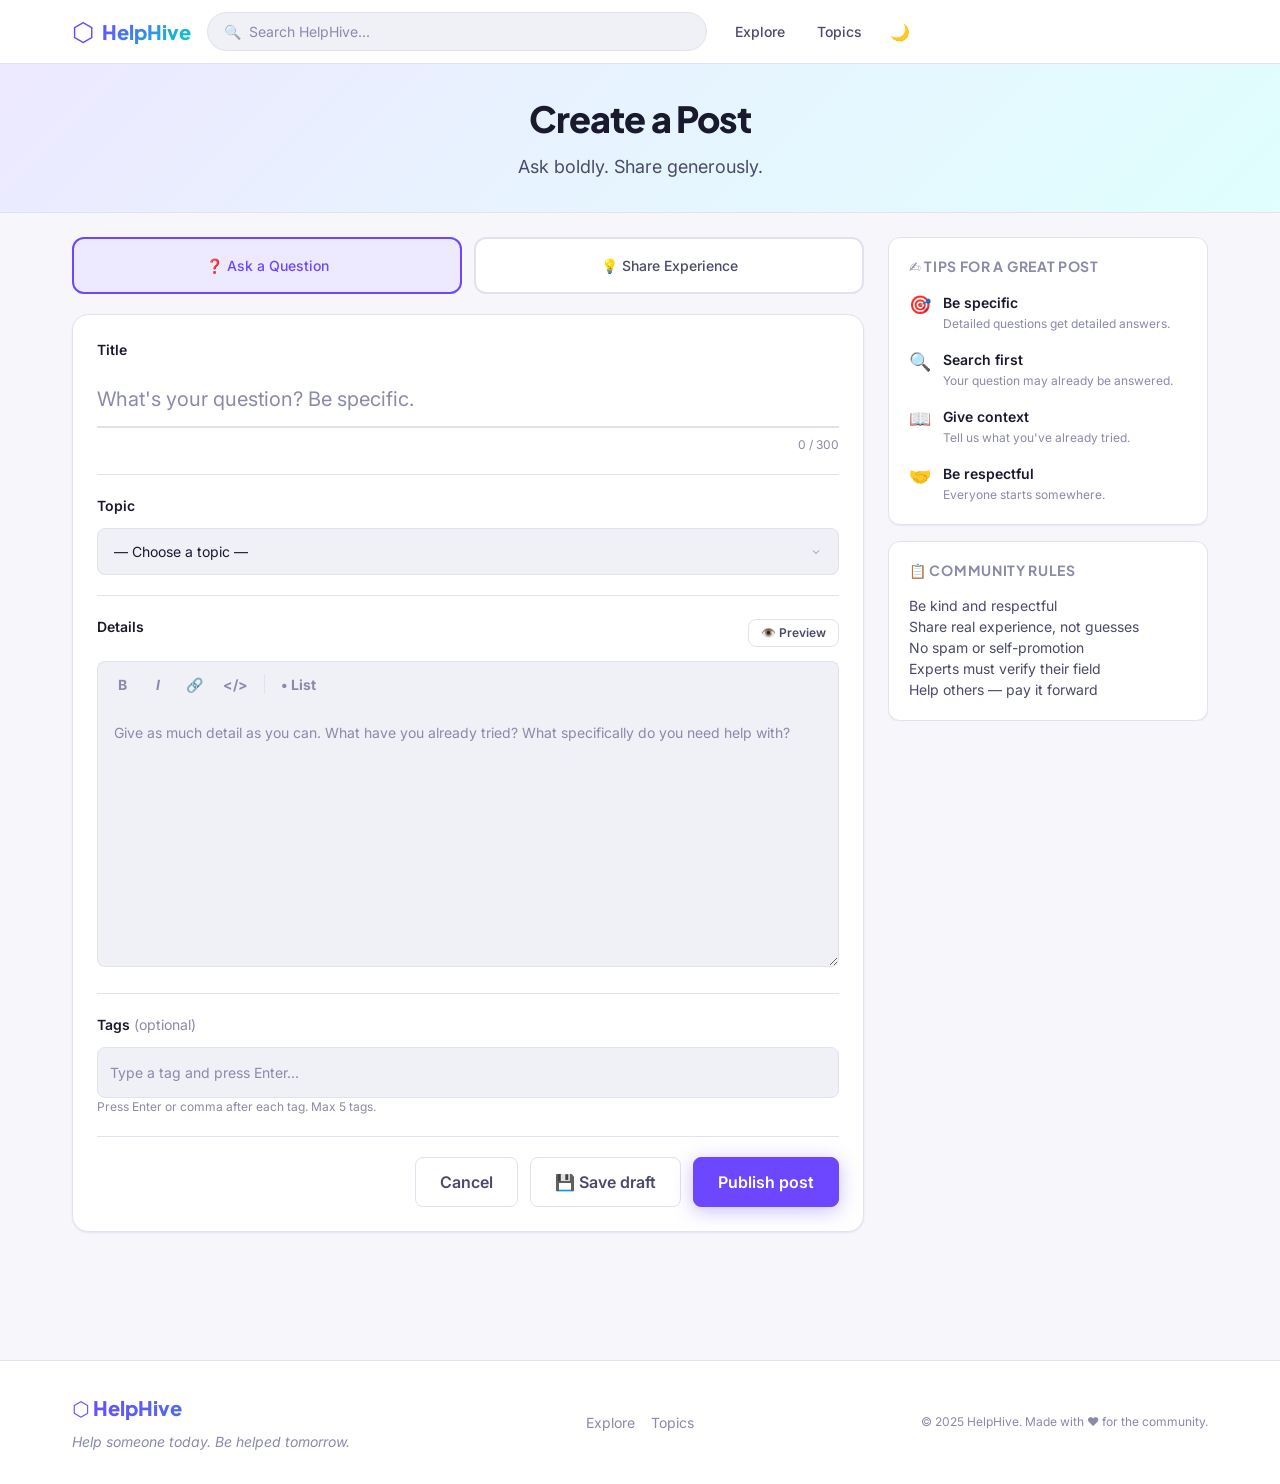
==== create-post.html @ 20ed037a "Add files via upload" ====
<!DOCTYPE html>
<html lang="en" data-theme="light">

<!--
  ============================================================
  HelpHive — create-post.html (ASK / SHARE)
  ============================================================
  This page lets users write a new post.
  There are two types:
  - "Ask a Question" — for people seeking help
  - "Share Experience" — for experts sharing knowledge

  BEGINNER TIP:
  This page is "protected" — if you're not logged in,
  JavaScript redirects you to login.html automatically.
  That's a simple way to protect pages without a real server.
  ============================================================
-->

<head>
  <meta charset="UTF-8" />
  <meta name="viewport" content="width=device-width, initial-scale=1.0" />
  <title>HelpHive — Create Post</title>
  <meta name="description" content="Ask a question or share your experience on HelpHive." />
  <link rel="preconnect" href="https://fonts.googleapis.com" />
  <link rel="preconnect" href="https://fonts.gstatic.com" crossorigin />
  <link href="https://fonts.googleapis.com/css2?family=Plus+Jakarta+Sans:wght@400;500;600;700;800&family=Inter:wght@400;500;600&display=swap" rel="stylesheet" />
  <link rel="stylesheet" href="css/reset.css" />
  <link rel="stylesheet" href="css/variables.css" />
  <link rel="stylesheet" href="css/components.css" />
  <link rel="stylesheet" href="css/animations.css" />
</head>

<body>

  <!-- NAVBAR -->
  <nav class="navbar">
    <div class="navbar__inner">
      <a href="index.html" class="navbar__logo">
        <span class="navbar__logo-icon" aria-hidden="true">⬡</span>
        <span class="navbar__logo-text">HelpHive</span>
      </a>
      <div class="navbar__search">
        <div class="search-bar" role="search">
          <span class="search-bar__icon" aria-hidden="true">🔍</span>
          <input type="text" class="search-bar__input" placeholder="Search HelpHive..." aria-label="Search" id="searchInput" />
        </div>
      </div>
      <div class="navbar__actions">
        <a href="explore.html" class="navbar__link">Explore</a>
        <a href="topic.html" class="navbar__link">Topics</a>
        <button class="btn btn--icon" id="themeToggle" aria-label="Toggle dark mode"><span id="themeIcon">🌙</span></button>
        <div class="navbar__user hidden" id="navUserMenu">
          <button class="navbar__avatar" id="avatarBtn" aria-label="Open user menu"><span id="avatarLetter">U</span></button>
          <div class="dropdown hidden" id="userDropdown">
            <a href="profile.html" class="dropdown__item">My Profile</a>
            <div class="dropdown__divider"></div>
            <button class="dropdown__item dropdown__item--danger" id="logoutBtn">Sign out</button>
          </div>
        </div>
        <button class="navbar__hamburger" id="hamburgerBtn" aria-label="Open menu">
          <span></span><span></span><span></span>
        </button>
      </div>
    </div>
    <div class="navbar__mobile-menu hidden" id="mobileMenu">
      <a href="explore.html" class="navbar__mobile-link">Explore</a>
      <a href="topic.html" class="navbar__mobile-link">Topics</a>
    </div>
  </nav>

  <!-- PAGE HEADER -->
  <section class="page-header page-header--small">
    <div class="container">
      <h1 class="page-header__title">Create a Post</h1>
      <p class="page-header__sub">Ask boldly. Share generously.</p>
    </div>
  </section>

  <main class="container layout--create">

    <!-- ── CREATE POST EDITOR ─────────────────────────────── -->
    <div class="post-editor" id="postEditor">

      <!-- POST TYPE TOGGLE -->
      <!--
        This controls what KIND of post the user is creating.
        The toggle changes the editor's placeholder text
        and adds a "question" or "experience" tag to the post.
      -->
      <div class="post-type-toggle" role="group" aria-label="Post type">
        <button class="post-type-btn post-type-btn--active" id="typeQuestion" data-type="question">
          ❓ Ask a Question
        </button>
        <button class="post-type-btn" id="typeExperience" data-type="experience">
          💡 Share Experience
        </button>
      </div>

      <!-- EDITOR BODY -->
      <div class="editor-card">

        <!-- Title Input -->
        <div class="editor-section">
          <label class="editor-label" for="postTitle">Title</label>
          <input
            type="text"
            class="editor-title-input"
            id="postTitle"
            placeholder="What's your question? Be specific."
            maxlength="300"
            aria-required="true"
            aria-describedby="titleCount titleError"
          />
          <!-- Character counter — JS updates this as user types -->
          <div class="editor-meta-row">
            <span class="form-error hidden" id="titleError" role="alert">Please add a title.</span>
            <span class="char-count" id="titleCount" aria-live="polite">0 / 300</span>
          </div>
        </div>

        <!-- Topic Selector -->
        <div class="editor-section">
          <label class="editor-label" for="postTopic">Topic</label>
          <!--
            A <select> creates a dropdown menu.
            The options are filled by JavaScript from topics.json.
          -->
          <select class="editor-select" id="postTopic" aria-required="true">
            <option value="">— Choose a topic —</option>
            <!-- JS adds <option> elements here from topics.json -->
          </select>
          <span class="form-error hidden" id="topicError" role="alert">Please choose a topic.</span>
        </div>

        <!-- Body / Content Area -->
        <div class="editor-section">
          <div class="editor-label-row">
            <label class="editor-label" for="postBody">Details</label>
            <!-- Preview toggle -->
            <button class="btn btn--ghost btn--small" id="previewToggle">👁️ Preview</button>
          </div>

          <!-- Simple formatting toolbar -->
          <!--
            These buttons add markdown formatting to the text area.
            They DON'T use a fancy library — just plain JS string
            manipulation, which is great for beginners to understand.
          -->
          <div class="editor-toolbar" role="toolbar" aria-label="Formatting toolbar">
            <button class="toolbar-btn" data-format="bold" aria-label="Bold">B</button>
            <button class="toolbar-btn toolbar-btn--italic" data-format="italic" aria-label="Italic">I</button>
            <button class="toolbar-btn" data-format="link" aria-label="Insert link">🔗</button>
            <button class="toolbar-btn" data-format="code" aria-label="Insert code">&lt;/&gt;</button>
            <div class="toolbar-sep" aria-hidden="true"></div>
            <button class="toolbar-btn" data-format="bullet" aria-label="Bullet list">• List</button>
          </div>

          <!-- Writing area -->
          <textarea
            class="editor-textarea"
            id="postBody"
            placeholder="Give as much detail as you can. What have you already tried? What specifically do you need help with?"
            rows="10"
            aria-required="true"
            aria-describedby="bodyError"
          ></textarea>
          <span class="form-error hidden" id="bodyError" role="alert">Please add some details.</span>

          <!-- Preview area — shown when Preview is toggled on -->
          <div class="editor-preview hidden" id="editorPreview" aria-live="polite">
            <!-- JS renders a preview of the post here -->
          </div>
        </div>

        <!-- Tags Input -->
        <div class="editor-section">
          <label class="editor-label" for="tagInput">Tags <span class="editor-label--optional">(optional)</span></label>
          <!--
            Tags work like this:
            1. User types a word and presses Enter or comma
            2. JS creates a visual "tag pill" and stores the tag
            3. User can remove tags by clicking the X on each pill
          -->
          <div class="tag-input-box" id="tagInputBox" aria-label="Add tags">
            <!-- Tag pills appear here -->
            <input
              type="text"
              class="tag-input"
              id="tagInput"
              placeholder="Type a tag and press Enter..."
              aria-label="Tag input"
            />
          </div>
          <p class="form-hint">Press Enter or comma after each tag. Max 5 tags.</p>
        </div>

        <!-- Submit Area -->
        <div class="editor-actions">
          <a href="index.html" class="btn btn--ghost btn--large">Cancel</a>
          <button class="btn btn--ghost btn--large" id="saveDraftBtn">💾 Save draft</button>
          <button class="btn btn--primary btn--large" id="submitPostBtn">Publish post</button>
        </div>

      </div>
      <!-- END EDITOR CARD -->
    </div>

    <!-- ── RIGHT SIDEBAR: Writing Tips ───────────────────── -->
    <aside class="sidebar sidebar--create" aria-label="Writing tips">

      <div class="sidebar-widget">
        <h2 class="sidebar-widget__title">✍️ Tips for a great post</h2>
        <ul class="tips-list">
          <li class="tips-list__item">
            <span class="tips-list__icon" aria-hidden="true">🎯</span>
            <div>
              <strong>Be specific</strong>
              <p>Detailed questions get detailed answers.</p>
            </div>
          </li>
          <li class="tips-list__item">
            <span class="tips-list__icon" aria-hidden="true">🔍</span>
            <div>
              <strong>Search first</strong>
              <p>Your question may already be answered.</p>
            </div>
          </li>
          <li class="tips-list__item">
            <span class="tips-list__icon" aria-hidden="true">📖</span>
            <div>
              <strong>Give context</strong>
              <p>Tell us what you've already tried.</p>
            </div>
          </li>
          <li class="tips-list__item">
            <span class="tips-list__icon" aria-hidden="true">🤝</span>
            <div>
              <strong>Be respectful</strong>
              <p>Everyone starts somewhere.</p>
            </div>
          </li>
        </ul>
      </div>

      <div class="sidebar-widget">
        <h2 class="sidebar-widget__title">📋 Community Rules</h2>
        <ol class="rules-list">
          <li>Be kind and respectful</li>
          <li>Share real experience, not guesses</li>
          <li>No spam or self-promotion</li>
          <li>Experts must verify their field</li>
          <li>Help others — pay it forward</li>
        </ol>
      </div>

    </aside>

  </main>

  <!-- FOOTER -->
  <footer class="footer">
    <div class="container footer__inner">
      <div class="footer__brand">
        <span class="footer__logo">⬡ HelpHive</span>
        <p class="footer__tagline">Help someone today. Be helped tomorrow.</p>
      </div>
      <nav class="footer__links" aria-label="Footer navigation">
        <a href="explore.html">Explore</a>
        <a href="topic.html">Topics</a>
      </nav>
      <p class="footer__copy">© 2025 HelpHive. Made with ❤️ for the community.</p>
    </div>
  </footer>

  <div class="toast-container" id="toastContainer" aria-live="assertive" aria-atomic="true"></div>

  <script src="js/app.js"></script>
  <script src="js/posts.js"></script>
  <script src="js/ui.js"></script>
  <script src="js/auth.js"></script>
</body>
</html>
---- css/variables.css ----
/* ============================================================
   HelpHive — variables.css
   ============================================================
   PURPOSE: Define ALL design tokens (colors, fonts, sizes,
   spacing) as CSS custom properties (variables).

   BEGINNER TIP:
   A CSS variable looks like this: --variable-name: value;
   You SET it inside :root {} which means "the whole page".
   You USE it anywhere with: var(--variable-name)

   WHY use variables?
   If you want to change the brand color, you change ONE line
   here and it updates everywhere on the whole site instantly!
   ============================================================ */


/* ── :root = LIGHT MODE (default) ──────────────────────────────
   :root means the <html> element — the very top of the page.
   Variables set here are available everywhere in CSS.
────────────────────────────────────────────────────────────── */
:root {

  /* ────────────────────────────────────────────────────────
     BRAND COLORS — the core HelpHive palette
     Deep violet + electric teal = energetic, trustworthy, modern
  ──────────────────────────────────────────────────────────── */

  /* Primary brand — deep violet */
  --color-brand:        #6C47FF;   /* Main brand color (buttons, links, accents) */
  --color-brand-hover:  #5535E0;   /* Slightly darker for hover states */
  --color-brand-light:  #EDE9FF;   /* Very light violet for backgrounds */
  --color-brand-dark:   #3D1FCC;   /* Dark violet for text on light backgrounds */

  /* Accent — electric teal */
  --color-accent:       #00D4C8;   /* Secondary accent (tags, highlights) */
  --color-accent-hover: #00B5AB;   /* Slightly darker for hover */
  --color-accent-light: #E0FFFE;   /* Very light teal for backgrounds */

  /* Vote colors */
  --color-upvote:       #FF8C42;   /* Warm amber for upvote */
  --color-upvote-bg:    #FFF4EC;   /* Light amber background */
  --color-downvote:     #8B9AB5;   /* Muted blue-grey for downvote */

  /* Status colors */
  --color-success:      #22C55E;   /* Green — success messages */
  --color-success-bg:   #F0FDF4;
  --color-warning:      #F59E0B;   /* Amber — warnings */
  --color-warning-bg:   #FFFBEB;
  --color-danger:       #EF4444;   /* Red — errors, delete actions */
  --color-danger-bg:    #FEF2F2;
  --color-danger-hover: #DC2626;

  /* Expert badge — golden gradient */
  --color-expert:       #F59E0B;   /* Gold for expert badges */
  --color-expert-bg:    #FFFBEB;
  --color-expert-dark:  #92400E;

  /* ────────────────────────────────────────────────────────
     BACKGROUNDS & SURFACES — light mode
     We use a warm near-white, not pure white, for a softer feel.
  ──────────────────────────────────────────────────────────── */
  --color-bg:           #F7F7FB;   /* Main page background */
  --color-surface:      #FFFFFF;   /* Cards, widgets, inputs */
  --color-surface-2:    #F0F0F7;   /* Slightly elevated surface */
  --color-surface-hover:#EAEAF5;   /* Surface on hover */

  /* ────────────────────────────────────────────────────────
     TEXT COLORS — light mode
  ──────────────────────────────────────────────────────────── */
  --color-text:         #1A1A2E;   /* Primary text — near-black with blue tint */
  --color-text-soft:    #4A4A6A;   /* Secondary text — softer, for meta info */
  --color-text-muted:   #8A8AAA;   /* Muted text — timestamps, hints */
  --color-text-on-brand:#FFFFFF;   /* Text on brand-colored backgrounds */

  /* ────────────────────────────────────────────────────────
     BORDERS
  ──────────────────────────────────────────────────────────── */
  --color-border:       #E2E2EF;   /* Default border */
  --color-border-strong:#C5C5DD;   /* Stronger border for emphasis */

  /* ────────────────────────────────────────────────────────
     NAVBAR
  ──────────────────────────────────────────────────────────── */
  --color-navbar-bg:    rgba(255, 255, 255, 0.92); /* Semi-transparent */
  --color-navbar-border:#E2E2EF;

  /* ────────────────────────────────────────────────────────
     SHADOWS — creates depth effect
     Box shadows use: x-offset y-offset blur spread color
  ──────────────────────────────────────────────────────────── */
  --shadow-sm:    0 1px 3px rgba(108, 71, 255, 0.06),
                  0 1px 2px rgba(0, 0, 0, 0.04);
  --shadow-md:    0 4px 16px rgba(108, 71, 255, 0.10),
                  0 2px 6px rgba(0, 0, 0, 0.06);
  --shadow-lg:    0 10px 40px rgba(108, 71, 255, 0.14),
                  0 4px 12px rgba(0, 0, 0, 0.08);
  --shadow-brand: 0 4px 20px rgba(108, 71, 255, 0.35); /* Glowing brand shadow */
  --shadow-expert:0 0 16px rgba(245, 158, 11, 0.40);  /* Glowing gold for experts */

  /* ────────────────────────────────────────────────────────
     TYPOGRAPHY — fonts and sizes
  ──────────────────────────────────────────────────────────── */

  /* Font families */
  --font-display: 'Plus Jakarta Sans', system-ui, sans-serif; /* For headings */
  --font-body:    'Inter', system-ui, sans-serif;              /* For body text */

  /* Font sizes — named by their use, not just px values */
  --text-xs:   0.75rem;    /*  12px — tiny labels, hints */
  --text-sm:   0.875rem;   /*  14px — secondary text, captions */
  --text-base: 1rem;       /*  16px — main body text */
  --text-lg:   1.125rem;   /*  18px — slightly large body */
  --text-xl:   1.25rem;    /*  20px — small headings */
  --text-2xl:  1.5rem;     /*  24px — card headings */
  --text-3xl:  1.875rem;   /*  30px — section headings */
  --text-4xl:  2.25rem;    /*  36px — page titles */
  --text-5xl:  3rem;       /*  48px — hero headings */

  /* Font weights */
  --weight-normal: 400;    /* Regular text */
  --weight-medium: 500;    /* Slightly emphasized */
  --weight-semibold: 600;  /* Labels, nav links */
  --weight-bold:   700;    /* Headings */
  --weight-extrabold: 800; /* Hero titles */

  /* Line heights (spacing between lines of text) */
  --leading-none:   1;     /* No extra space — icon-only */
  --leading-tight:  1.25;  /* Headings */
  --leading-snug:   1.375; /* Sub-headings */
  --leading-normal: 1.5;   /* Body text */
  --leading-relaxed:1.625; /* Long-form reading */

  /* Letter spacing */
  --tracking-tight: -0.025em;  /* Slightly compressed — big headings */
  --tracking-normal: 0em;
  --tracking-wide:  0.05em;    /* Spread out — small caps, labels */

  /* ────────────────────────────────────────────────────────
     SPACING SCALE — based on 4px grid
     8px = 0.5rem, 16px = 1rem, 24px = 1.5rem, etc.
     Using a scale keeps spacing consistent everywhere.
  ──────────────────────────────────────────────────────────── */
  --space-1:  0.25rem;   /*  4px */
  --space-2:  0.5rem;    /*  8px */
  --space-3:  0.75rem;   /* 12px */
  --space-4:  1rem;      /* 16px */
  --space-5:  1.25rem;   /* 20px */
  --space-6:  1.5rem;    /* 24px */
  --space-8:  2rem;      /* 32px */
  --space-10: 2.5rem;    /* 40px */
  --space-12: 3rem;      /* 48px */
  --space-16: 4rem;      /* 64px */
  --space-20: 5rem;      /* 80px */

  /* ────────────────────────────────────────────────────────
     BORDER RADIUS — how rounded corners are
  ──────────────────────────────────────────────────────────── */
  --radius-sm:   0.25rem;    /*  4px — subtle rounding */
  --radius-md:   0.5rem;     /*  8px — buttons, inputs */
  --radius-lg:   0.75rem;    /* 12px — cards */
  --radius-xl:   1rem;       /* 16px — modals, larger cards */
  --radius-2xl:  1.5rem;     /* 24px — pill shapes */
  --radius-full: 9999px;     /* Perfect circle / pill */

  /* ────────────────────────────────────────────────────────
     TRANSITIONS — how fast animations happen
  ──────────────────────────────────────────────────────────── */
  --transition-fast:   150ms ease;        /* Quick: hover color changes */
  --transition-base:   250ms ease;        /* Normal: most transitions */
  --transition-slow:   400ms ease;        /* Slow: panel slides, reveals */
  --transition-bounce: 300ms cubic-bezier(0.34, 1.56, 0.64, 1); /* Springy feel */

  /* ────────────────────────────────────────────────────────
     LAYOUT — page width and spacing
  ──────────────────────────────────────────────────────────── */
  --max-width:      1200px;   /* Maximum page content width */
  --navbar-height:  64px;     /* Height of the fixed navbar */
  --sidebar-width:  320px;    /* Width of the right sidebar */
  --feed-width:     680px;    /* Width of the post feed */

  /* Horizontal padding on the container */
  --container-pad-x: clamp(1rem, 4vw, 2rem);
  /* clamp(min, preferred, max) — smart responsive value */
}


/* ── DARK MODE ──────────────────────────────────────────────────
   When JavaScript sets data-theme="dark" on the <body> tag,
   these variable values OVERRIDE the ones above.
   Only the color values need to change — fonts, spacing,
   radius, and transitions stay the same.

   BEGINNER TIP:
   [data-theme="dark"] is a CSS "attribute selector".
   It means "select the element that has data-theme set to dark".
────────────────────────────────────────────────────────────── */
[data-theme="dark"] {

  /* Brand stays the same — violet works great on dark too */
  --color-brand:        #7C5CFF;   /* Slightly lighter for better dark contrast */
  --color-brand-hover:  #9070FF;
  --color-brand-light:  #1E1640;   /* Dark violet tint for backgrounds */
  --color-brand-dark:   #C4B5FF;   /* Light for text on dark */

  --color-accent:       #00E5D8;   /* Brighter teal on dark */
  --color-accent-light: #0D2E2D;

  /* Dark backgrounds */
  --color-bg:           #0F0F1A;   /* Main background — very dark navy */
  --color-surface:      #1A1A2E;   /* Cards — dark navy */
  --color-surface-2:    #22223A;   /* Elevated surface */
  --color-surface-hover:#2A2A45;   /* Hover state */

  /* Dark text */
  --color-text:         #E8E8F5;   /* Near-white with slight blue tint */
  --color-text-soft:    #9898BB;   /* Secondary text */
  --color-text-muted:   #5C5C7A;   /* Muted text */

  /* Dark borders */
  --color-border:       #2A2A45;
  --color-border-strong:#3A3A5C;

  /* Dark navbar */
  --color-navbar-bg:    rgba(15, 15, 26, 0.95);
  --color-navbar-border:#2A2A45;

  /* Darker shadows (less visible on dark backgrounds) */
  --shadow-sm:    0 1px 3px rgba(0, 0, 0, 0.3);
  --shadow-md:    0 4px 16px rgba(0, 0, 0, 0.4);
  --shadow-lg:    0 10px 40px rgba(0, 0, 0, 0.5);
  --shadow-brand: 0 4px 20px rgba(124, 92, 255, 0.5);

  /* Status colors get lighter on dark backgrounds */
  --color-success-bg:   #052E16;
  --color-warning-bg:   #1C1400;
  --color-danger-bg:    #1C0000;
  --color-expert-bg:    #1C1000;
}


/* ── REDUCED MOTION ─────────────────────────────────────────────
   Some users have motion sickness or prefer less animation.
   This media query detects that setting and turns off animations.
   This is an important accessibility feature.
────────────────────────────────────────────────────────────── */
@media (prefers-reduced-motion: reduce) {
  *,
  *::before,
  *::after {
    animation-duration: 0.01ms !important;
    animation-iteration-count: 1 !important;
    transition-duration: 0.01ms !important;
    scroll-behavior: auto !important;
  }
}
---- css/components.css ----
/* ============================================================
   HelpHive — components.css
   ============================================================
   PURPOSE: Style every reusable UI piece — navbar, cards,
   buttons, forms, sidebar, comments, modals, and more.

   BEGINNER TIP:
   CSS classes start with a dot: .class-name { }
   We use a naming system called BEM:
     .block {}           — the main component
     .block__element {}  — a part inside it
     .block--modifier {} — a variation of it
   Example: .post-card, .post-card__title, .post-card--skeleton

   ORDER MATTERS: More specific styles should come AFTER
   general ones, so they can override them.
   ============================================================ */


/* ══════════════════════════════════════════════════════════════
   1. LAYOUT UTILITIES
   These classes control the overall page structure.
══════════════════════════════════════════════════════════════ */

/* .container centers page content and adds side padding */
.container {
  width: 100%;
  max-width: var(--max-width);
  margin-inline: auto;           /* margin-inline = left + right margin */
  padding-inline: var(--container-pad-x);
}

/* Two-column layout: feed + sidebar (used on index, topic pages) */
.layout--feed {
  display: grid;
  /* feed takes as much space as possible, sidebar has a fixed width */
  grid-template-columns: 1fr var(--sidebar-width);
  gap: var(--space-6);
  padding-top: var(--space-6);
  padding-bottom: var(--space-16);
  align-items: start; /* Columns start at the top, don't stretch */
}

/* Layout for post detail page */
.layout--post {
  display: grid;
  /* Main content | comments take 2/3, sidebar takes 1/3 */
  grid-template-columns: 1fr var(--sidebar-width);
  grid-template-rows: auto auto;
  gap: var(--space-6);
  padding-top: var(--space-6);
  padding-bottom: var(--space-16);
  align-items: start;
}

/* The comments section spans below the main article */
.comments-section {
  grid-column: 1 / 2; /* Stay in first column */
}

/* Profile page layout */
.layout--profile {
  padding-top: var(--space-4);
  padding-bottom: var(--space-16);
}

/* Create post layout */
.layout--create {
  display: grid;
  grid-template-columns: 1fr 320px;
  gap: var(--space-6);
  padding-top: var(--space-6);
  padding-bottom: var(--space-16);
  align-items: start;
}

/* Section header row (title + count on same line) */
.section-header {
  display: flex;
  align-items: baseline;
  justify-content: space-between;
  margin-bottom: var(--space-5);
}

.section-title {
  font-size: var(--text-xl);
  font-weight: var(--weight-bold);
  color: var(--color-text);
}

.section-count {
  font-size: var(--text-sm);
  color: var(--color-text-muted);
}

.section-sub {
  font-size: var(--text-sm);
  color: var(--color-text-soft);
  margin-top: var(--space-1);
}


/* ══════════════════════════════════════════════════════════════
   2. NAVBAR
   Fixed at top. Background has blur effect for modern look.
══════════════════════════════════════════════════════════════ */
.navbar {
  position: fixed;           /* Stays at top as you scroll */
  top: 0;
  left: 0;
  right: 0;
  z-index: 100;              /* z-index: higher = on top of other elements */
  background: var(--color-navbar-bg);
  border-bottom: 1px solid var(--color-navbar-border);
  height: var(--navbar-height);

  /* "Frosted glass" effect — blurs the content behind the navbar */
  backdrop-filter: blur(12px);
  -webkit-backdrop-filter: blur(12px); /* Safari needs the -webkit- prefix */

  transition:
    background var(--transition-base),
    border-color var(--transition-base);
}

/* .navbar--minimal is for auth pages (login, signup) — no search bar */
.navbar--minimal {
  background: var(--color-surface);
}

/* The inner row — logo | search | actions all in a line */
.navbar__inner {
  display: flex;
  align-items: center;
  gap: var(--space-4);
  height: 100%;
  max-width: var(--max-width);
  margin-inline: auto;
  padding-inline: var(--container-pad-x);
}

/* LOGO — the brand name in the navbar */
.navbar__logo {
  display: flex;
  align-items: center;
  gap: var(--space-2);
  text-decoration: none;
  flex-shrink: 0; /* Don't let it shrink when space is tight */
}

.navbar__logo-icon {
  font-size: 1.6rem;
  color: var(--color-brand);
  line-height: 1;

  /* Spinning animation on hover — defined in animations.css */
  transition: transform var(--transition-base);
}

.navbar__logo:hover .navbar__logo-icon {
  transform: rotate(60deg) scale(1.1);
}

.navbar__logo-text {
  font-family: var(--font-display);
  font-size: var(--text-xl);
  font-weight: var(--weight-extrabold);
  color: var(--color-text);

  /* Gradient text effect */
  background: linear-gradient(135deg, var(--color-brand), var(--color-accent));
  -webkit-background-clip: text;  /* Clip gradient to text shape */
  -webkit-text-fill-color: transparent;
  background-clip: text;
}

/* SEARCH BAR in navbar */
.navbar__search {
  flex: 1;        /* Take all remaining space */
  max-width: 500px;
}

.search-bar {
  display: flex;
  align-items: center;
  gap: var(--space-2);
  background: var(--color-surface-2);
  border: 1.5px solid var(--color-border);
  border-radius: var(--radius-full);
  padding: var(--space-2) var(--space-4);
  transition:
    border-color var(--transition-fast),
    box-shadow var(--transition-fast),
    background var(--transition-fast);
}

.search-bar:focus-within {
  /* :focus-within applies when any child is focused */
  border-color: var(--color-brand);
  box-shadow: 0 0 0 3px var(--color-brand-light);
  background: var(--color-surface);
}

.search-bar--large {
  padding: var(--space-3) var(--space-5);
  border-radius: var(--radius-xl);
}

.search-bar__icon {
  font-size: var(--text-sm);
  opacity: 0.5;
  flex-shrink: 0;
}

.search-bar__input {
  flex: 1;
  font-size: var(--text-sm);
  background: none;
  border: none;
  color: var(--color-text);
}

.search-bar__input::placeholder {
  color: var(--color-text-muted);
}

/* RIGHT SIDE ACTIONS */
.navbar__actions {
  display: flex;
  align-items: center;
  gap: var(--space-2);
  flex-shrink: 0;
}

.navbar__link {
  font-size: var(--text-sm);
  font-weight: var(--weight-medium);
  color: var(--color-text-soft);
  padding: var(--space-2) var(--space-3);
  border-radius: var(--radius-md);
  transition: color var(--transition-fast), background var(--transition-fast);
  white-space: nowrap;
}

.navbar__link:hover,
.navbar__link--active {
  color: var(--color-brand);
  background: var(--color-brand-light);
}

.navbar__auth {
  display: flex;
  align-items: center;
  gap: var(--space-2);
}

.navbar__user {
  display: flex;
  align-items: center;
  gap: var(--space-3);
  position: relative; /* So the dropdown can position itself here */
}

/* Avatar circle button */
.navbar__avatar {
  width: 36px;
  height: 36px;
  border-radius: var(--radius-full);
  background: linear-gradient(135deg, var(--color-brand), var(--color-accent));
  color: white;
  font-weight: var(--weight-bold);
  font-size: var(--text-sm);
  display: flex;
  align-items: center;
  justify-content: center;
  cursor: pointer;
  border: 2px solid transparent;
  transition: border-color var(--transition-fast), transform var(--transition-bounce);
}

.navbar__avatar:hover {
  border-color: var(--color-brand);
  transform: scale(1.08);
}

/* DROPDOWN MENU */
.dropdown {
  position: absolute;
  top: calc(100% + 8px);  /* Just below the avatar */
  right: 0;
  background: var(--color-surface);
  border: 1px solid var(--color-border);
  border-radius: var(--radius-lg);
  box-shadow: var(--shadow-lg);
  min-width: 180px;
  overflow: hidden;
  z-index: 200;

  /* Animation: slide in from top */
  animation: dropdownIn var(--transition-base) forwards;
}

@keyframes dropdownIn {
  from { opacity: 0; transform: translateY(-8px); }
  to   { opacity: 1; transform: translateY(0); }
}

.dropdown__item {
  display: block;
  width: 100%;
  padding: var(--space-3) var(--space-4);
  font-size: var(--text-sm);
  color: var(--color-text-soft);
  text-align: left;
  transition: background var(--transition-fast), color var(--transition-fast);
  cursor: pointer;
}

.dropdown__item:hover {
  background: var(--color-surface-2);
  color: var(--color-text);
}

.dropdown__item--danger {
  color: var(--color-danger);
}

.dropdown__item--danger:hover {
  background: var(--color-danger-bg);
  color: var(--color-danger-hover);
}

.dropdown__divider {
  height: 1px;
  background: var(--color-border);
  margin: var(--space-1) 0;
}

/* HAMBURGER — mobile menu button (3 stacked lines) */
.navbar__hamburger {
  display: none; /* Hidden on desktop */
  flex-direction: column;
  justify-content: center;
  gap: 5px;
  width: 36px;
  height: 36px;
  padding: var(--space-2);
  border-radius: var(--radius-md);
  cursor: pointer;
  transition: background var(--transition-fast);
}

.navbar__hamburger:hover {
  background: var(--color-surface-2);
}

/* Each line of the hamburger icon */
.navbar__hamburger span {
  display: block;
  width: 100%;
  height: 2px;
  background: var(--color-text-soft);
  border-radius: var(--radius-full);
  transition: transform var(--transition-base), opacity var(--transition-base);
}

/* MOBILE MENU — slides down from navbar */
.navbar__mobile-menu {
  border-top: 1px solid var(--color-border);
  padding: var(--space-3) var(--container-pad-x);
  display: flex;
  flex-direction: column;
  gap: var(--space-1);
  background: var(--color-navbar-bg);
  backdrop-filter: blur(12px);
}

.navbar__mobile-link {
  display: block;
  padding: var(--space-3) var(--space-4);
  font-size: var(--text-base);
  font-weight: var(--weight-medium);
  color: var(--color-text-soft);
  border-radius: var(--radius-md);
  transition: background var(--transition-fast), color var(--transition-fast);
}

.navbar__mobile-link:hover {
  background: var(--color-surface-2);
  color: var(--color-text);
}

.navbar__mobile-link--accent {
  color: var(--color-brand);
  font-weight: var(--weight-bold);
}

/* Add top padding to body so content isn't hidden under fixed navbar */
body {
  padding-top: var(--navbar-height);
}


/* ══════════════════════════════════════════════════════════════
   3. BUTTONS
   All button styles in one place.
══════════════════════════════════════════════════════════════ */

/* BASE BUTTON — all buttons share these styles */
.btn {
  display: inline-flex;
  align-items: center;
  justify-content: center;
  gap: var(--space-2);
  padding: var(--space-2) var(--space-4);
  font-size: var(--text-sm);
  font-weight: var(--weight-semibold);
  font-family: var(--font-body);
  border-radius: var(--radius-md);
  cursor: pointer;
  text-decoration: none;
  white-space: nowrap;
  border: 1.5px solid transparent;
  line-height: 1.5;

  /* Transition all changes smoothly */
  transition:
    background var(--transition-fast),
    color var(--transition-fast),
    border-color var(--transition-fast),
    box-shadow var(--transition-fast),
    transform var(--transition-bounce);
}

/* Small "bounce up" on hover and satisfying "press down" on click */
.btn:hover {
  transform: translateY(-1px);
}

.btn:active {
  transform: translateY(1px) scale(0.98);
}

/* BUTTON VARIANTS */

/* Primary — solid brand color (most important actions) */
.btn--primary {
  background: var(--color-brand);
  color: var(--color-text-on-brand);
  border-color: var(--color-brand);
  box-shadow: var(--shadow-brand);
}

.btn--primary:hover {
  background: var(--color-brand-hover);
  border-color: var(--color-brand-hover);
  box-shadow: 0 6px 24px rgba(108, 71, 255, 0.45);
  color: white;
}

/* Ghost — transparent with border (secondary actions) */
.btn--ghost {
  background: transparent;
  color: var(--color-text-soft);
  border-color: var(--color-border);
}

.btn--ghost:hover {
  background: var(--color-surface-2);
  color: var(--color-text);
  border-color: var(--color-border-strong);
}

/* Accent — teal (alternative actions, tags) */
.btn--accent {
  background: var(--color-accent);
  color: #0A2525;  /* Dark text on teal for contrast */
  border-color: var(--color-accent);
}

.btn--accent:hover {
  background: var(--color-accent-hover);
  border-color: var(--color-accent-hover);
  color: #0A2525;
}

/* Danger — red (delete, report) */
.btn--danger {
  color: var(--color-danger);
  border-color: transparent;
}

.btn--danger:hover {
  background: var(--color-danger-bg);
  border-color: var(--color-danger);
}

/* Social — for Google/GitHub login buttons */
.btn--social {
  background: var(--color-surface-2);
  color: var(--color-text);
  border: 1.5px solid var(--color-border);
  flex: 1;
  padding: var(--space-3) var(--space-4);
}

.btn--social:hover {
  background: var(--color-surface-hover);
  border-color: var(--color-border-strong);
}

/* Icon — square button for icons (dark mode toggle) */
.btn--icon {
  width: 36px;
  height: 36px;
  padding: 0;
  border-radius: var(--radius-md);
  font-size: 1rem;
  color: var(--color-text-soft);
  border: 1.5px solid transparent;
}

.btn--icon:hover {
  background: var(--color-surface-2);
  color: var(--color-text);
  border-color: var(--color-border);
  transform: translateY(0) rotate(12deg); /* Fun rotate on hover */
}

/* SIZE MODIFIERS */
.btn--small {
  padding: var(--space-1) var(--space-3);
  font-size: var(--text-xs);
}

.btn--large {
  padding: var(--space-3) var(--space-6);
  font-size: var(--text-base);
}

/* Full width button */
.btn--full {
  width: 100%;
  display: flex;
}


/* ══════════════════════════════════════════════════════════════
   4. BADGES
   Small labels that show user status (Expert, Helper, etc.)
══════════════════════════════════════════════════════════════ */
.badge {
  display: inline-flex;
  align-items: center;
  gap: var(--space-1);
  padding: 2px var(--space-2);
  border-radius: var(--radius-full);
  font-size: var(--text-xs);
  font-weight: var(--weight-semibold);
  line-height: 1.5;
  white-space: nowrap;
}

/* Expert badge — gold with glow (most important badge) */
.badge--expert {
  background: var(--color-expert-bg);
  color: var(--color-expert-dark);
  border: 1px solid var(--color-expert);

  /* Glow animation is in animations.css */
  animation: expertGlow 3s ease-in-out infinite;
}

/* Larger version of the expert badge */
.badge--large {
  font-size: var(--text-sm);
  padding: var(--space-1) var(--space-3);
}

/* Answer type badge */
.badge--answer {
  background: var(--color-success-bg);
  color: var(--color-success);
  border: 1px solid var(--color-success);
}

.badge--question {
  background: var(--color-brand-light);
  color: var(--color-brand);
  border: 1px solid var(--color-brand);
}

/* Earned achievement badges on profile */
.earned-badge {
  display: inline-flex;
  align-items: center;
  gap: var(--space-1);
  padding: var(--space-2) var(--space-3);
  background: var(--color-surface-2);
  border: 1.5px solid var(--color-border);
  border-radius: var(--radius-full);
  font-size: var(--text-sm);
  font-weight: var(--weight-medium);
  color: var(--color-text-soft);
  transition: border-color var(--transition-fast), color var(--transition-fast);
}

.earned-badge:hover {
  border-color: var(--color-brand);
  color: var(--color-brand);
}


/* ══════════════════════════════════════════════════════════════
   5. TOPIC TAGS (small colored pill labels)
══════════════════════════════════════════════════════════════ */
.topic-tag {
  display: inline-flex;
  align-items: center;
  padding: 2px var(--space-3);
  background: var(--color-accent-light);
  color: var(--color-accent-hover);
  border-radius: var(--radius-full);
  font-size: var(--text-xs);
  font-weight: var(--weight-semibold);
  text-decoration: none;
  transition:
    background var(--transition-fast),
    color var(--transition-fast),
    transform var(--transition-bounce);
}

.topic-tag:hover {
  background: var(--color-accent);
  color: #0A2525;
  transform: translateY(-1px);
}

/* Small keyword tag (used in post detail tags section) */
.tag {
  display: inline-block;
  padding: 2px var(--space-2);
  background: var(--color-surface-2);
  border: 1px solid var(--color-border);
  border-radius: var(--radius-sm);
  font-size: var(--text-xs);
  color: var(--color-text-muted);
  font-family: monospace; /* Code font for tag keywords */
}


/* ══════════════════════════════════════════════════════════════
   6. HERO SECTION (index.html only)
══════════════════════════════════════════════════════════════ */
.hero {
  background: linear-gradient(
    160deg,
    var(--color-surface) 0%,
    var(--color-brand-light) 50%,
    var(--color-accent-light) 100%
  );
  padding: var(--space-16) 0 var(--space-12);
  overflow: hidden;
  position: relative;
}

/* Decorative background blob */
.hero::before {
  content: '';
  position: absolute;
  top: -100px;
  right: -100px;
  width: 500px;
  height: 500px;
  background: radial-gradient(circle, var(--color-brand-light) 0%, transparent 70%);
  border-radius: var(--radius-full);
  pointer-events: none; /* Clicks go through this element */
}

.hero .container {
  display: flex;
  flex-direction: column;
  align-items: center;
  text-align: center;
  position: relative;
  z-index: 1; /* Above the ::before blob */
}

.hero__content {
  max-width: 640px;
}

.hero__title {
  font-size: clamp(var(--text-3xl), 5vw, var(--text-5xl));
  font-weight: var(--weight-extrabold);
  line-height: var(--leading-tight);
  letter-spacing: var(--tracking-tight);
  color: var(--color-text);
  margin-bottom: var(--space-5);
}

/* The highlighted word in the hero title */
.hero__highlight {
  background: linear-gradient(135deg, var(--color-brand), var(--color-accent));
  -webkit-background-clip: text;
  -webkit-text-fill-color: transparent;
  background-clip: text;
  position: relative;
}

.hero__subtitle {
  font-size: var(--text-lg);
  color: var(--color-text-soft);
  line-height: var(--leading-relaxed);
  margin-bottom: var(--space-8);
}

.hero__cta {
  display: flex;
  gap: var(--space-3);
  justify-content: center;
  flex-wrap: wrap;
  margin-bottom: var(--space-10);
}

/* Floating stat badges in the hero */
.hero__stats {
  display: flex;
  gap: var(--space-4);
  flex-wrap: wrap;
  justify-content: center;
}

.stat-badge {
  background: var(--color-surface);
  border: 1.5px solid var(--color-border);
  border-radius: var(--radius-xl);
  padding: var(--space-3) var(--space-5);
  box-shadow: var(--shadow-md);
  display: flex;
  flex-direction: column;
  align-items: center;

  /* Each badge appears at a slightly different time */
  animation: floatBadge 3s ease-in-out infinite;
}

/* Stagger the float animation for each badge */
.stat-badge--1 { animation-delay: 0s; }
.stat-badge--2 { animation-delay: 0.5s; }
.stat-badge--3 { animation-delay: 1s; }

.stat-badge__number {
  font-family: var(--font-display);
  font-size: var(--text-xl);
  font-weight: var(--weight-extrabold);
  color: var(--color-brand);
  line-height: 1;
}

.stat-badge__label {
  font-size: var(--text-xs);
  color: var(--color-text-muted);
  margin-top: var(--space-1);
}


/* ══════════════════════════════════════════════════════════════
   7. PAGE HEADER (used on explore.html, topic.html, etc.)
══════════════════════════════════════════════════════════════ */
.page-header {
  background: linear-gradient(135deg, var(--color-brand-light), var(--color-accent-light));
  padding: var(--space-12) 0 var(--space-10);
  text-align: center;
  border-bottom: 1px solid var(--color-border);
}

.page-header--small {
  padding: var(--space-8) 0;
}

.page-header__title {
  font-size: var(--text-4xl);
  font-weight: var(--weight-extrabold);
  letter-spacing: var(--tracking-tight);
  margin-bottom: var(--space-3);
}

.page-header__sub {
  font-size: var(--text-lg);
  color: var(--color-text-soft);
}

.explore-search {
  max-width: 560px;
  margin: var(--space-8) auto 0;
}


/* ══════════════════════════════════════════════════════════════
   8. FEED TABS (Hot / New / Top / Rising)
══════════════════════════════════════════════════════════════ */
.feed__tabs {
  display: flex;
  gap: var(--space-1);
  padding: var(--space-2);
  background: var(--color-surface);
  border: 1px solid var(--color-border);
  border-radius: var(--radius-xl);
  margin-bottom: var(--space-4);
  box-shadow: var(--shadow-sm);
}

.feed__tab {
  flex: 1;
  padding: var(--space-2) var(--space-3);
  font-size: var(--text-sm);
  font-weight: var(--weight-medium);
  color: var(--color-text-muted);
  border-radius: var(--radius-lg);
  border: none;
  background: none;
  cursor: pointer;
  transition:
    background var(--transition-fast),
    color var(--transition-fast),
    box-shadow var(--transition-fast);
}

.feed__tab:hover {
  color: var(--color-text);
  background: var(--color-surface-2);
}

/* The currently selected tab */
.feed__tab--active {
  background: var(--color-brand);
  color: white;
  font-weight: var(--weight-semibold);
  box-shadow: var(--shadow-brand);
}

.feed__tab--active:hover {
  background: var(--color-brand-hover);
  color: white;
}


/* ══════════════════════════════════════════════════════════════
   9. POST CARDS
   The main content card shown in the feed.
══════════════════════════════════════════════════════════════ */
.post-list {
  display: flex;
  flex-direction: column;
  gap: var(--space-3);
}

.post-card {
  display: flex;
  gap: var(--space-4);
  background: var(--color-surface);
  border: 1.5px solid var(--color-border);
  border-radius: var(--radius-lg);
  padding: var(--space-4);
  box-shadow: var(--shadow-sm);
  text-decoration: none;
  color: inherit;
  position: relative;
  overflow: hidden;

  /* Smooth "lift" on hover */
  transition:
    border-color var(--transition-fast),
    box-shadow var(--transition-base),
    transform var(--transition-base);
}

/* Colored left border accent */
.post-card::before {
  content: '';
  position: absolute;
  left: 0;
  top: 0;
  bottom: 0;
  width: 3px;
  background: var(--color-brand);
  transform: scaleY(0);
  transform-origin: bottom;
  transition: transform var(--transition-base);
  border-radius: var(--radius-full);
}

.post-card:hover {
  border-color: var(--color-brand);
  box-shadow: var(--shadow-md);
  transform: translateY(-2px);
}

.post-card:hover::before {
  transform: scaleY(1); /* Slide up the left accent on hover */
}

/* VOTE COLUMN — left side of the card */
.post-card__vote {
  display: flex;
  flex-direction: column;
  align-items: center;
  gap: var(--space-1);
  min-width: 40px;
  flex-shrink: 0;
}

/* MAIN CONTENT — right side of the card */
.post-card__body {
  flex: 1;
  min-width: 0; /* Allows text to truncate properly */
}

/* Post meta line: topic tag | author | time */
.post-card__meta {
  display: flex;
  align-items: center;
  gap: var(--space-2);
  flex-wrap: wrap;
  margin-bottom: var(--space-2);
}

.post-card__title {
  font-size: var(--text-base);
  font-weight: var(--weight-semibold);
  color: var(--color-text);
  line-height: var(--leading-snug);
  margin-bottom: var(--space-2);

  /* Truncate to 2 lines with "..." if too long */
  display: -webkit-box;
  -webkit-line-clamp: 2;
  -webkit-box-orient: vertical;
  overflow: hidden;
}

.post-card__title:hover {
  color: var(--color-brand);
}

.post-card__excerpt {
  font-size: var(--text-sm);
  color: var(--color-text-soft);
  line-height: var(--leading-normal);
  margin-bottom: var(--space-3);

  /* Truncate to 2 lines */
  display: -webkit-box;
  -webkit-line-clamp: 2;
  -webkit-box-orient: vertical;
  overflow: hidden;
}

/* Bottom row: comment count, share buttons */
.post-card__footer {
  display: flex;
  align-items: center;
  gap: var(--space-4);
}

.post-card__stat {
  display: flex;
  align-items: center;
  gap: var(--space-1);
  font-size: var(--text-xs);
  color: var(--color-text-muted);
  transition: color var(--transition-fast);
}

.post-card__stat:hover {
  color: var(--color-brand);
}

.post-card__author {
  font-size: var(--text-xs);
  color: var(--color-text-muted);
}

.post-card__time {
  font-size: var(--text-xs);
  color: var(--color-text-muted);
}


/* ══════════════════════════════════════════════════════════════
   10. VOTE BUTTONS
══════════════════════════════════════════════════════════════ */
.vote-btn {
  width: 28px;
  height: 28px;
  border-radius: var(--radius-md);
  font-size: var(--text-xs);
  font-weight: var(--weight-bold);
  color: var(--color-text-muted);
  background: transparent;
  border: 1.5px solid var(--color-border);
  cursor: pointer;
  display: flex;
  align-items: center;
  justify-content: center;

  transition:
    color var(--transition-fast),
    background var(--transition-fast),
    border-color var(--transition-fast),
    transform var(--transition-bounce);
}

.vote-btn:hover {
  transform: scale(1.15);
}

.vote-btn--up:hover {
  color: var(--color-upvote);
  background: var(--color-upvote-bg);
  border-color: var(--color-upvote);
}

.vote-btn--down:hover {
  color: var(--color-downvote);
  background: var(--color-surface-2);
  border-color: var(--color-downvote);
}

/* Active state — when user has voted */
.vote-btn--up.voted {
  color: var(--color-upvote);
  background: var(--color-upvote-bg);
  border-color: var(--color-upvote);
  animation: votePopPulse var(--transition-bounce);
}

.vote-btn--down.voted {
  color: var(--color-downvote);
  background: var(--color-surface-2);
  border-color: var(--color-downvote);
}

.vote-count {
  font-size: var(--text-sm);
  font-weight: var(--weight-bold);
  color: var(--color-text);
  min-width: 20px;
  text-align: center;
  line-height: 1;
}

/* Vote group for post detail page (horizontal layout) */
.vote-group {
  display: flex;
  align-items: center;
  gap: var(--space-2);
}


/* ══════════════════════════════════════════════════════════════
   11. SKELETON LOADERS
   Shimmer placeholders shown while content is loading.
══════════════════════════════════════════════════════════════ */
.post-card--skeleton {
  pointer-events: none; /* Can't click skeleton cards */
}

.skeleton {
  background: var(--color-surface-2);
  border-radius: var(--radius-md);
  position: relative;
  overflow: hidden;
}

/* The shimmer animation moves a highlight across the skeleton */
.skeleton::after {
  content: '';
  position: absolute;
  top: 0;
  left: -100%;
  width: 200%;
  height: 100%;
  background: linear-gradient(
    90deg,
    transparent 0%,
    rgba(255, 255, 255, 0.12) 40%,
    rgba(255, 255, 255, 0.20) 50%,
    rgba(255, 255, 255, 0.12) 60%,
    transparent 100%
  );
  animation: skeletonShimmer 1.5s ease-in-out infinite;
}

[data-theme="dark"] .skeleton::after {
  background: linear-gradient(
    90deg,
    transparent 0%,
    rgba(255, 255, 255, 0.04) 40%,
    rgba(255, 255, 255, 0.08) 50%,
    rgba(255, 255, 255, 0.04) 60%,
    transparent 100%
  );
}

.skeleton--vote  { width: 40px; height: 80px; flex-shrink: 0; }
.skeleton--line  { height: 14px; margin-bottom: var(--space-2); }
.skeleton--wide  { width: 100%; }
.skeleton--medium{ width: 70%; }
.skeleton--narrow{ width: 40%; }


/* ══════════════════════════════════════════════════════════════
   12. SIDEBAR WIDGETS
══════════════════════════════════════════════════════════════ */
.sidebar {
  display: flex;
  flex-direction: column;
  gap: var(--space-4);
  /* position: sticky makes the sidebar follow as you scroll */
  position: sticky;
  top: calc(var(--navbar-height) + var(--space-4));
  max-height: calc(100vh - var(--navbar-height) - var(--space-8));
  overflow-y: auto;
  scrollbar-width: none; /* Hide scrollbar in Firefox */
}

.sidebar::-webkit-scrollbar {
  display: none; /* Hide scrollbar in Chrome/Safari */
}

.sidebar-widget {
  background: var(--color-surface);
  border: 1.5px solid var(--color-border);
  border-radius: var(--radius-lg);
  padding: var(--space-5);
  box-shadow: var(--shadow-sm);
  transition:
    border-color var(--transition-fast),
    box-shadow var(--transition-base);
}

.sidebar-widget:hover {
  border-color: var(--color-brand);
  box-shadow: var(--shadow-md);
}

.sidebar-widget__title {
  font-size: var(--text-sm);
  font-weight: var(--weight-bold);
  letter-spacing: var(--tracking-wide);
  text-transform: uppercase;
  color: var(--color-text-muted);
  margin-bottom: var(--space-4);
}

.sidebar-widget__desc {
  font-size: var(--text-sm);
  color: var(--color-text-soft);
  line-height: var(--leading-relaxed);
  margin-bottom: var(--space-4);
}

.sidebar-widget__link {
  display: inline-block;
  font-size: var(--text-sm);
  font-weight: var(--weight-medium);
  color: var(--color-brand);
  margin-top: var(--space-3);
  transition: gap var(--transition-fast);
}

.sidebar-widget__link:hover {
  color: var(--color-brand-hover);
}

/* Community stats inside widget */
.community-stats {
  display: grid;
  grid-template-columns: repeat(3, 1fr);
  gap: var(--space-3);
  margin-bottom: var(--space-4);
  text-align: center;
}

.community-stat__number {
  display: block;
  font-size: var(--text-xl);
  font-weight: var(--weight-extrabold);
  color: var(--color-brand);
  font-family: var(--font-display);
}

.community-stat__label {
  display: block;
  font-size: var(--text-xs);
  color: var(--color-text-muted);
  margin-top: 2px;
}

/* Trending topics list */
.topic-list {
  display: flex;
  flex-direction: column;
  gap: var(--space-1);
}

.topic-list__item {
  display: flex;
  align-items: center;
  justify-content: space-between;
  padding: var(--space-2) var(--space-3);
  border-radius: var(--radius-md);
  text-decoration: none;
  color: var(--color-text-soft);
  font-size: var(--text-sm);
  transition: background var(--transition-fast), color var(--transition-fast);
}

.topic-list__item:hover {
  background: var(--color-brand-light);
  color: var(--color-brand);
}

.topic-list__count {
  font-size: var(--text-xs);
  color: var(--color-text-muted);
  background: var(--color-surface-2);
  padding: 2px var(--space-2);
  border-radius: var(--radius-full);
}

/* Expert mini-cards in sidebar */
.expert-list {
  display: flex;
  flex-direction: column;
  gap: var(--space-3);
}

.expert-mini {
  display: flex;
  align-items: center;
  gap: var(--space-3);
}

.expert-mini__avatar {
  width: 36px;
  height: 36px;
  border-radius: var(--radius-full);
  background: linear-gradient(135deg, var(--color-expert), #EF9F27);
  color: white;
  font-weight: var(--weight-bold);
  font-size: var(--text-sm);
  display: flex;
  align-items: center;
  justify-content: center;
  flex-shrink: 0;
  box-shadow: var(--shadow-expert);
}

.expert-mini__name {
  font-size: var(--text-sm);
  font-weight: var(--weight-semibold);
  color: var(--color-text);
}

.expert-mini__field {
  font-size: var(--text-xs);
  color: var(--color-text-muted);
}

/* Community rules list */
.sidebar-widget--rules .rules-list {
  list-style: decimal;
  padding-left: var(--space-5);
  display: flex;
  flex-direction: column;
  gap: var(--space-2);
}

.rules-list li {
  font-size: var(--text-sm);
  color: var(--color-text-soft);
  line-height: var(--leading-normal);
}


/* ══════════════════════════════════════════════════════════════
   13. POST DETAIL PAGE
══════════════════════════════════════════════════════════════ */
.post-detail {
  background: var(--color-surface);
  border: 1.5px solid var(--color-border);
  border-radius: var(--radius-lg);
  padding: var(--space-8);
  box-shadow: var(--shadow-sm);
}

.post-detail__header {
  margin-bottom: var(--space-6);
}

.post-detail__title {
  font-size: var(--text-3xl);
  font-weight: var(--weight-extrabold);
  letter-spacing: var(--tracking-tight);
  line-height: var(--leading-tight);
  margin: var(--space-3) 0 var(--space-4);
}

.post-meta {
  display: flex;
  align-items: center;
  gap: var(--space-3);
  flex-wrap: wrap;
}

.post-meta__avatar {
  width: 36px;
  height: 36px;
  border-radius: var(--radius-full);
  background: linear-gradient(135deg, var(--color-brand), var(--color-accent));
  color: white;
  font-weight: var(--weight-bold);
  font-size: var(--text-sm);
  display: flex;
  align-items: center;
  justify-content: center;
  flex-shrink: 0;
}

.post-meta__author {
  font-weight: var(--weight-semibold);
  color: var(--color-text);
  font-size: var(--text-sm);
}

.post-meta__author:hover {
  color: var(--color-brand);
}

.post-meta__time {
  font-size: var(--text-sm);
  color: var(--color-text-muted);
  margin-left: auto;
}

.post-detail__body {
  font-size: var(--text-base);
  line-height: var(--leading-relaxed);
  color: var(--color-text-soft);
  margin-bottom: var(--space-6);
}

.post-detail__body p { margin-bottom: var(--space-4); }
.post-detail__body strong { color: var(--color-text); }
.post-detail__body code {
  background: var(--color-surface-2);
  padding: 2px var(--space-2);
  border-radius: var(--radius-sm);
  font-size: 0.9em;
  font-family: monospace;
}

.post-detail__tags {
  display: flex;
  gap: var(--space-2);
  flex-wrap: wrap;
  margin-bottom: var(--space-5);
}

.post-detail__actions {
  display: flex;
  align-items: center;
  gap: var(--space-3);
  padding-top: var(--space-5);
  border-top: 1px solid var(--color-border);
  flex-wrap: wrap;
}

/* Breadcrumb navigation */
.breadcrumb {
  padding: var(--space-3) 0;
  font-size: var(--text-sm);
}

.breadcrumb nav {
  display: flex;
  align-items: center;
  gap: var(--space-2);
}

.breadcrumb__link {
  color: var(--color-text-muted);
}

.breadcrumb__link:hover {
  color: var(--color-brand);
}

.breadcrumb__sep {
  color: var(--color-border-strong);
}

.breadcrumb__current {
  color: var(--color-text-soft);

  /* Truncate if too long */
  white-space: nowrap;
  overflow: hidden;
  text-overflow: ellipsis;
  max-width: 200px;
}


/* ══════════════════════════════════════════════════════════════
   14. COMMENTS
══════════════════════════════════════════════════════════════ */
.comments-section__title {
  font-size: var(--text-xl);
  font-weight: var(--weight-bold);
  margin-bottom: var(--space-5);
  margin-top: var(--space-6);
}

/* Reply box (write a comment) */
.reply-box {
  display: flex;
  gap: var(--space-3);
  background: var(--color-surface);
  border: 1.5px solid var(--color-border);
  border-radius: var(--radius-lg);
  padding: var(--space-4);
  margin-bottom: var(--space-5);
  box-shadow: var(--shadow-sm);
  transition: border-color var(--transition-fast), box-shadow var(--transition-fast);
}

.reply-box:focus-within {
  border-color: var(--color-brand);
  box-shadow: 0 0 0 3px var(--color-brand-light);
}

.reply-box__avatar {
  width: 36px;
  height: 36px;
  border-radius: var(--radius-full);
  background: linear-gradient(135deg, var(--color-brand), var(--color-accent));
  color: white;
  font-weight: var(--weight-bold);
  font-size: var(--text-sm);
  display: flex;
  align-items: center;
  justify-content: center;
  flex-shrink: 0;
}

.reply-box__content {
  flex: 1;
  min-width: 0;
}

.reply-box__input {
  width: 100%;
  min-height: 80px;
  padding: var(--space-3);
  background: var(--color-surface-2);
  border: 1px solid var(--color-border);
  border-radius: var(--radius-md);
  font-size: var(--text-sm);
  color: var(--color-text);
  resize: vertical;
  transition: border-color var(--transition-fast);
  margin-bottom: var(--space-3);
}

.reply-box__input:focus {
  outline: none;
  border-color: var(--color-brand);
  background: var(--color-surface);
}

.reply-box__input::placeholder {
  color: var(--color-text-muted);
}

.reply-box__actions {
  display: flex;
  justify-content: space-between;
  align-items: center;
}

.reply-type-toggle {
  display: flex;
  background: var(--color-surface-2);
  border-radius: var(--radius-md);
  padding: 3px;
  gap: 3px;
}

.reply-type-btn {
  padding: 4px var(--space-3);
  font-size: var(--text-xs);
  font-weight: var(--weight-medium);
  border-radius: var(--radius-sm);
  color: var(--color-text-muted);
  cursor: pointer;
  transition: background var(--transition-fast), color var(--transition-fast);
}

.reply-type-btn--active {
  background: var(--color-brand);
  color: white;
}

/* Individual comment */
.comment {
  display: flex;
  gap: var(--space-3);
  padding: var(--space-4) 0;
  border-bottom: 1px solid var(--color-border);
  animation: fadeInUp 0.3s ease both;
}

.comment:last-child {
  border-bottom: none;
}

.comment__vote {
  display: flex;
  flex-direction: column;
  align-items: center;
  gap: var(--space-1);
  min-width: 32px;
}

.comment__body {
  flex: 1;
  min-width: 0;
}

.comment__header {
  display: flex;
  align-items: center;
  gap: var(--space-2);
  flex-wrap: wrap;
  margin-bottom: var(--space-2);
}

.comment__avatar {
  width: 28px;
  height: 28px;
  border-radius: var(--radius-full);
  background: linear-gradient(135deg, var(--color-brand), var(--color-accent));
  color: white;
  font-weight: var(--weight-bold);
  font-size: var(--text-xs);
  display: flex;
  align-items: center;
  justify-content: center;
  flex-shrink: 0;
}

.comment__author {
  font-size: var(--text-sm);
  font-weight: var(--weight-semibold);
  color: var(--color-text);
}

.comment__time {
  font-size: var(--text-xs);
  color: var(--color-text-muted);
  margin-left: auto;
}

.comment__text {
  font-size: var(--text-sm);
  line-height: var(--leading-relaxed);
  color: var(--color-text-soft);
  margin-bottom: var(--space-3);
}

.comment__actions {
  display: flex;
  gap: var(--space-2);
}

/* Nested reply — indented with a left border */
.comment__replies {
  margin-top: var(--space-4);
  padding-left: var(--space-5);
  border-left: 2px solid var(--color-border);
}

.comment__replies .comment {
  padding: var(--space-3) 0;
}


/* ══════════════════════════════════════════════════════════════
   15. TOPIC GRID (explore.html)
══════════════════════════════════════════════════════════════ */
.topic-grid {
  display: grid;
  grid-template-columns: repeat(auto-fill, minmax(180px, 1fr));
  gap: var(--space-4);
  margin-bottom: var(--space-12);
}

.topic-card {
  /* --card-color is set inline by JavaScript for each topic */
  --card-color: var(--color-brand);

  display: flex;
  flex-direction: column;
  align-items: center;
  justify-content: center;
  text-align: center;
  padding: var(--space-6) var(--space-4);
  background: var(--color-surface);
  border: 1.5px solid var(--color-border);
  border-radius: var(--radius-xl);
  text-decoration: none;
  color: var(--color-text);
  box-shadow: var(--shadow-sm);
  position: relative;
  overflow: hidden;

  transition:
    transform var(--transition-bounce),
    border-color var(--transition-fast),
    box-shadow var(--transition-base);
}

/* Colored bottom border that grows upward on hover */
.topic-card::after {
  content: '';
  position: absolute;
  bottom: 0;
  left: 0;
  right: 0;
  height: 3px;
  background: var(--card-color);
  transform: scaleX(0);
  transform-origin: left;
  transition: transform var(--transition-base);
}

.topic-card:hover {
  transform: translateY(-4px);
  border-color: var(--card-color);
  box-shadow: 0 8px 24px rgba(0,0,0,0.12);
}

.topic-card:hover::after {
  transform: scaleX(1);
}

.topic-card__icon {
  font-size: 2.5rem;
  margin-bottom: var(--space-3);
  line-height: 1;
  transition: transform var(--transition-bounce);
}

.topic-card:hover .topic-card__icon {
  transform: scale(1.2) rotate(-5deg);
}

.topic-card__name {
  font-size: var(--text-base);
  font-weight: var(--weight-bold);
  margin-bottom: var(--space-1);
  color: var(--color-text);
}

.topic-card__count {
  font-size: var(--text-xs);
  color: var(--color-text-muted);
}

/* Expert spotlight horizontal scroll row */
.expert-spotlight {
  margin-bottom: var(--space-12);
}

.expert-scroll {
  display: flex;
  gap: var(--space-4);
  overflow-x: auto;
  padding-bottom: var(--space-4);
  scrollbar-width: thin;
  scrollbar-color: var(--color-border) transparent;
}

.expert-card {
  flex: 0 0 220px; /* Fixed width, doesn't shrink */
  background: var(--color-surface);
  border: 1.5px solid var(--color-border);
  border-radius: var(--radius-xl);
  padding: var(--space-5);
  text-align: center;
  box-shadow: var(--shadow-sm);
  transition:
    border-color var(--transition-fast),
    box-shadow var(--transition-base),
    transform var(--transition-bounce);
}

.expert-card:hover {
  border-color: var(--color-expert);
  box-shadow: var(--shadow-expert);
  transform: translateY(-4px);
}

.expert-card__avatar {
  width: 64px;
  height: 64px;
  border-radius: var(--radius-full);
  background: linear-gradient(135deg, var(--color-expert), #F97316);
  color: white;
  font-weight: var(--weight-extrabold);
  font-size: var(--text-xl);
  display: flex;
  align-items: center;
  justify-content: center;
  margin: 0 auto var(--space-3);
  box-shadow: var(--shadow-expert);
}

.expert-card__name {
  font-size: var(--text-base);
  font-weight: var(--weight-bold);
  margin: var(--space-2) 0 var(--space-1);
}

.expert-card__field {
  font-size: var(--text-xs);
  color: var(--color-text-muted);
  margin-bottom: var(--space-3);
}

.expert-card__bio {
  font-size: var(--text-xs);
  color: var(--color-text-soft);
  line-height: var(--leading-relaxed);
  margin-bottom: var(--space-4);
}

/* CTA Banner on explore page */
.cta-banner {
  background: linear-gradient(135deg, var(--color-brand), var(--color-accent));
  border-radius: var(--radius-2xl);
  padding: var(--space-10) var(--space-12);
  display: flex;
  align-items: center;
  justify-content: space-between;
  gap: var(--space-8);
  margin-top: var(--space-4);
  flex-wrap: wrap;
}

.cta-banner__title {
  font-size: var(--text-2xl);
  font-weight: var(--weight-extrabold);
  color: white;
  margin-bottom: var(--space-2);
}

.cta-banner__text {
  font-size: var(--text-base);
  color: rgba(255,255,255,0.85);
  line-height: var(--leading-relaxed);
}

.cta-banner__actions {
  display: flex;
  gap: var(--space-3);
  flex-shrink: 0;
  flex-wrap: wrap;
}

.cta-banner .btn--primary {
  background: white;
  color: var(--color-brand);
  border-color: white;
  box-shadow: none;
}

.cta-banner .btn--ghost {
  color: white;
  border-color: rgba(255,255,255,0.5);
}

.cta-banner .btn--ghost:hover {
  background: rgba(255,255,255,0.15);
  border-color: white;
  color: white;
}


/* ══════════════════════════════════════════════════════════════
   16. TOPIC BANNER (topic.html)
══════════════════════════════════════════════════════════════ */
.topic-banner {
  --topic-color: var(--color-brand); /* Default; overridden by JS */
  background: linear-gradient(
    135deg,
    color-mix(in srgb, var(--topic-color) 15%, var(--color-bg)),
    var(--color-bg)
  );
  border-bottom: 1px solid var(--color-border);
  padding: var(--space-10) 0 var(--space-8);
}

.topic-banner__inner {
  display: flex;
  align-items: center;
  gap: var(--space-6);
  flex-wrap: wrap;
}

.topic-banner__icon {
  font-size: 4rem;
  line-height: 1;
  flex-shrink: 0;
}

.topic-banner__info {
  flex: 1;
  min-width: 200px;
}

.topic-banner__name {
  font-size: var(--text-3xl);
  font-weight: var(--weight-extrabold);
  letter-spacing: var(--tracking-tight);
  margin-bottom: var(--space-2);
}

.topic-banner__desc {
  font-size: var(--text-base);
  color: var(--color-text-soft);
  margin-bottom: var(--space-3);
}

.topic-banner__stats {
  display: flex;
  gap: var(--space-5);
}

.topic-stat__num {
  font-weight: var(--weight-bold);
  color: var(--color-text);
}

.topic-stat__label {
  font-size: var(--text-sm);
  color: var(--color-text-muted);
  margin-left: var(--space-1);
}

.topic-banner__actions {
  display: flex;
  gap: var(--space-3);
  flex-shrink: 0;
  flex-wrap: wrap;
}


/* ══════════════════════════════════════════════════════════════
   17. PROFILE PAGE
══════════════════════════════════════════════════════════════ */
.profile-banner {
  background: linear-gradient(135deg, var(--color-brand-light), var(--color-accent-light));
  padding: var(--space-10) 0 var(--space-6);
  border-bottom: 1px solid var(--color-border);
}

.profile-header {
  display: flex;
  align-items: flex-start;
  gap: var(--space-6);
  margin-bottom: var(--space-6);
  flex-wrap: wrap;
}

.profile-avatar {
  width: 96px;
  height: 96px;
  border-radius: var(--radius-full);
  background: linear-gradient(135deg, var(--color-brand), var(--color-accent));
  color: white;
  font-weight: var(--weight-extrabold);
  font-size: var(--text-4xl);
  display: flex;
  align-items: center;
  justify-content: center;
  flex-shrink: 0;
  border: 4px solid var(--color-surface);
  box-shadow: var(--shadow-brand);
}

.profile-info {
  flex: 1;
  min-width: 200px;
}

.profile-info__top {
  display: flex;
  align-items: center;
  gap: var(--space-3);
  flex-wrap: wrap;
  margin-bottom: var(--space-1);
}

.profile-info__name {
  font-size: var(--text-2xl);
  font-weight: var(--weight-extrabold);
}

.profile-info__field {
  font-size: var(--text-sm);
  color: var(--color-brand);
  font-weight: var(--weight-medium);
  margin-bottom: var(--space-2);
}

.profile-info__bio {
  font-size: var(--text-sm);
  color: var(--color-text-soft);
  line-height: var(--leading-relaxed);
  margin-bottom: var(--space-2);
  max-width: 480px;
}

.profile-info__joined {
  font-size: var(--text-xs);
  color: var(--color-text-muted);
}

.profile-info__joined-label {
  margin-right: var(--space-1);
}

.profile-actions {
  display: flex;
  gap: var(--space-3);
  flex-shrink: 0;
  align-self: flex-start;
}

.profile-stats {
  display: flex;
  gap: var(--space-8);
  flex-wrap: wrap;
}

.profile-stat {
  text-align: center;
}

.profile-stat__number {
  display: block;
  font-size: var(--text-2xl);
  font-weight: var(--weight-extrabold);
  color: var(--color-brand);
  font-family: var(--font-display);
}

.profile-stat__label {
  font-size: var(--text-xs);
  color: var(--color-text-muted);
  text-transform: uppercase;
  letter-spacing: var(--tracking-wide);
}

.badges-shelf {
  padding: var(--space-4) 0;
  display: flex;
  flex-wrap: wrap;
  gap: var(--space-2);
}

/* Profile tabs */
.profile-tabs {
  display: flex;
  gap: 0;
  border-bottom: 2px solid var(--color-border);
  margin-bottom: var(--space-6);
  margin-top: var(--space-6);
}

.profile-tab {
  padding: var(--space-3) var(--space-5);
  font-size: var(--text-sm);
  font-weight: var(--weight-medium);
  color: var(--color-text-muted);
  border: none;
  background: none;
  cursor: pointer;
  border-bottom: 2px solid transparent;
  margin-bottom: -2px; /* Overlap the container's border */
  transition: color var(--transition-fast), border-color var(--transition-fast);
}

.profile-tab:hover {
  color: var(--color-text);
}

.profile-tab--active {
  color: var(--color-brand);
  border-bottom-color: var(--color-brand);
  font-weight: var(--weight-semibold);
}

.tab-panel {
  animation: fadeInUp var(--transition-base) ease both;
}


/* ══════════════════════════════════════════════════════════════
   18. AUTH PAGES (login.html, signup.html)
══════════════════════════════════════════════════════════════ */

/* Center everything on auth pages */
.auth-page {
  background: linear-gradient(
    160deg,
    var(--color-brand-light) 0%,
    var(--color-bg) 50%,
    var(--color-accent-light) 100%
  );
  min-height: 100vh;
}

.auth-main {
  display: flex;
  align-items: center;
  justify-content: center;
  min-height: calc(100vh - var(--navbar-height));
  padding: var(--space-8) var(--space-4);
}

.auth-card {
  background: var(--color-surface);
  border: 1.5px solid var(--color-border);
  border-radius: var(--radius-2xl);
  padding: var(--space-8);
  width: 100%;
  max-width: 440px;
  box-shadow: var(--shadow-lg);
  animation: fadeInUp var(--transition-slow) ease both;
}

.auth-card__header {
  text-align: center;
  margin-bottom: var(--space-6);
}

.auth-card__icon {
  font-size: 2.5rem;
  color: var(--color-brand);
  display: block;
  margin-bottom: var(--space-3);
}

.auth-card__title {
  font-size: var(--text-2xl);
  font-weight: var(--weight-extrabold);
  margin-bottom: var(--space-2);
}

.auth-card__sub {
  font-size: var(--text-sm);
  color: var(--color-text-soft);
}

.auth-form {
  display: flex;
  flex-direction: column;
  gap: var(--space-4);
}

/* Account type toggle (signup.html) */
.account-type-toggle {
  display: flex;
  background: var(--color-surface-2);
  border: 1px solid var(--color-border);
  border-radius: var(--radius-lg);
  padding: var(--space-1);
  gap: var(--space-1);
  margin-bottom: var(--space-5);
}

.account-type-btn {
  flex: 1;
  padding: var(--space-3);
  font-size: var(--text-sm);
  font-weight: var(--weight-medium);
  border-radius: var(--radius-md);
  color: var(--color-text-muted);
  cursor: pointer;
  transition: background var(--transition-fast), color var(--transition-fast);
}

.account-type-btn--active {
  background: var(--color-surface);
  color: var(--color-brand);
  font-weight: var(--weight-semibold);
  box-shadow: var(--shadow-sm);
}

/* Form fields */
.form-group {
  display: flex;
  flex-direction: column;
  gap: var(--space-2);
}

.form-label {
  font-size: var(--text-sm);
  font-weight: var(--weight-semibold);
  color: var(--color-text);
}

.form-label-row {
  display: flex;
  justify-content: space-between;
  align-items: center;
}

.form-label-link {
  font-size: var(--text-xs);
  color: var(--color-brand);
}

.form-input {
  width: 100%;
  padding: var(--space-3) var(--space-4);
  background: var(--color-surface-2);
  border: 1.5px solid var(--color-border);
  border-radius: var(--radius-md);
  font-size: var(--text-sm);
  color: var(--color-text);
  transition:
    border-color var(--transition-fast),
    box-shadow var(--transition-fast),
    background var(--transition-fast);
}

.form-input:focus {
  outline: none;
  border-color: var(--color-brand);
  box-shadow: 0 0 0 3px var(--color-brand-light);
  background: var(--color-surface);
}

.form-input::placeholder {
  color: var(--color-text-muted);
}

/* Input with icon/button inside */
.form-input-wrap {
  position: relative;
}

.form-input-wrap .form-input {
  padding-right: var(--space-10);
}

.form-input-toggle {
  position: absolute;
  right: var(--space-3);
  top: 50%;
  transform: translateY(-50%);
  background: none;
  border: none;
  cursor: pointer;
  font-size: var(--text-base);
  opacity: 0.5;
  transition: opacity var(--transition-fast);
}

.form-input-toggle:hover {
  opacity: 1;
}

/* Input with prefix text (hh/ username) */
.form-input-prefix {
  display: flex;
  background: var(--color-surface-2);
  border: 1.5px solid var(--color-border);
  border-radius: var(--radius-md);
  overflow: hidden;
  transition: border-color var(--transition-fast), box-shadow var(--transition-fast);
}

.form-input-prefix:focus-within {
  border-color: var(--color-brand);
  box-shadow: 0 0 0 3px var(--color-brand-light);
}

.form-input-prefix__text {
  padding: var(--space-3) var(--space-3);
  font-size: var(--text-sm);
  color: var(--color-text-muted);
  background: var(--color-surface-hover);
  border-right: 1px solid var(--color-border);
  flex-shrink: 0;
}

.form-input--prefixed {
  border: none !important;
  box-shadow: none !important;
  border-radius: 0 !important;
  background: transparent !important;
}

/* Password strength indicator */
.password-strength {
  display: flex;
  align-items: center;
  gap: var(--space-3);
}

.password-strength__bar {
  flex: 1;
  height: 4px;
  background: var(--color-border);
  border-radius: var(--radius-full);
  overflow: hidden;
}

.password-strength__fill {
  height: 100%;
  width: 0%;
  border-radius: var(--radius-full);
  transition: width var(--transition-base), background var(--transition-fast);
}

.password-strength__label {
  font-size: var(--text-xs);
  font-weight: var(--weight-medium);
  white-space: nowrap;
  color: var(--color-text-muted);
}

/* Checkbox */
.form-check {
  display: flex;
  align-items: flex-start;
  gap: var(--space-3);
}

.form-check__input {
  width: 16px;
  height: 16px;
  margin-top: 2px;
  flex-shrink: 0;
  accent-color: var(--color-brand); /* Colors the checkbox with our brand color */
  cursor: pointer;
}

.form-check__label {
  font-size: var(--text-sm);
  color: var(--color-text-soft);
  cursor: pointer;
}

.form-check__link {
  color: var(--color-brand);
}

/* Row layout for two side-by-side form groups */
.form-row {
  display: grid;
  grid-template-columns: 1fr 1fr;
  gap: var(--space-3);
}

/* Error and hint text */
.form-error {
  font-size: var(--text-xs);
  color: var(--color-danger);
  font-weight: var(--weight-medium);
}

.form-hint {
  font-size: var(--text-xs);
  color: var(--color-text-muted);
}

/* Form divider ("or continue with") */
.auth-divider {
  display: flex;
  align-items: center;
  gap: var(--space-4);
  font-size: var(--text-xs);
  color: var(--color-text-muted);
  text-transform: uppercase;
  letter-spacing: var(--tracking-wide);
}

.auth-divider::before,
.auth-divider::after {
  content: '';
  flex: 1;
  height: 1px;
  background: var(--color-border);
}

.social-btns {
  display: flex;
  gap: var(--space-3);
}

/* General form auth error box */
.auth-error {
  display: flex;
  align-items: center;
  gap: var(--space-2);
  padding: var(--space-3) var(--space-4);
  background: var(--color-danger-bg);
  border: 1px solid var(--color-danger);
  border-radius: var(--radius-md);
  font-size: var(--text-sm);
  color: var(--color-danger);
}

.auth-switch {
  text-align: center;
  font-size: var(--text-sm);
  color: var(--color-text-muted);
  margin-top: var(--space-5);
  padding-top: var(--space-5);
  border-top: 1px solid var(--color-border);
}

.auth-switch__link {
  color: var(--color-brand);
  font-weight: var(--weight-semibold);
}


/* ══════════════════════════════════════════════════════════════
   19. CREATE POST EDITOR (create-post.html)
══════════════════════════════════════════════════════════════ */
.post-type-toggle {
  display: flex;
  gap: var(--space-3);
  margin-bottom: var(--space-5);
}

.post-type-btn {
  flex: 1;
  padding: var(--space-4);
  font-size: var(--text-sm);
  font-weight: var(--weight-medium);
  border: 2px solid var(--color-border);
  border-radius: var(--radius-lg);
  background: var(--color-surface);
  color: var(--color-text-soft);
  cursor: pointer;
  transition:
    border-color var(--transition-fast),
    color var(--transition-fast),
    background var(--transition-fast);
}

.post-type-btn--active {
  border-color: var(--color-brand);
  color: var(--color-brand);
  background: var(--color-brand-light);
}

.editor-card {
  background: var(--color-surface);
  border: 1.5px solid var(--color-border);
  border-radius: var(--radius-xl);
  padding: var(--space-6);
  box-shadow: var(--shadow-sm);
}

.editor-section {
  margin-bottom: var(--space-5);
  padding-bottom: var(--space-5);
  border-bottom: 1px solid var(--color-border);
}

.editor-section:last-child {
  border-bottom: none;
  margin-bottom: 0;
  padding-bottom: 0;
}

.editor-label {
  display: block;
  font-size: var(--text-sm);
  font-weight: var(--weight-semibold);
  color: var(--color-text);
  margin-bottom: var(--space-3);
}

.editor-label--optional {
  font-weight: var(--weight-normal);
  color: var(--color-text-muted);
}

.editor-label-row {
  display: flex;
  justify-content: space-between;
  align-items: center;
  margin-bottom: var(--space-3);
}

.editor-title-input {
  width: 100%;
  font-size: var(--text-xl);
  font-weight: var(--weight-bold);
  padding: var(--space-3) 0;
  border: none;
  border-bottom: 2px solid var(--color-border);
  border-radius: 0;
  background: transparent;
  color: var(--color-text);
  transition: border-color var(--transition-fast);
}

.editor-title-input:focus {
  outline: none;
  border-bottom-color: var(--color-brand);
}

.editor-title-input::placeholder {
  color: var(--color-text-muted);
  font-weight: var(--weight-normal);
}

.editor-meta-row {
  display: flex;
  justify-content: space-between;
  align-items: center;
  margin-top: var(--space-2);
}

.char-count {
  font-size: var(--text-xs);
  color: var(--color-text-muted);
  margin-left: auto;
}

.editor-select {
  width: 100%;
  padding: var(--space-3) var(--space-4);
  background: var(--color-surface-2);
  border: 1.5px solid var(--color-border);
  border-radius: var(--radius-md);
  font-size: var(--text-sm);
  color: var(--color-text);
  cursor: pointer;
  transition: border-color var(--transition-fast);
  appearance: none; /* Remove default arrow */
  background-image: url("data:image/svg+xml,%3Csvg xmlns='http://www.w3.org/2000/svg' width='12' height='12' viewBox='0 0 24 24' fill='none' stroke='%238A8AAA' stroke-width='2'%3E%3Cpath d='M6 9l6 6 6-6'/%3E%3C/svg%3E");
  background-repeat: no-repeat;
  background-position: right var(--space-4) center;
  padding-right: var(--space-8);
}

.editor-select:focus {
  outline: none;
  border-color: var(--color-brand);
}

/* Formatting toolbar */
.editor-toolbar {
  display: flex;
  align-items: center;
  gap: var(--space-1);
  padding: var(--space-2);
  background: var(--color-surface-2);
  border: 1px solid var(--color-border);
  border-bottom: none;
  border-radius: var(--radius-md) var(--radius-md) 0 0;
}

.toolbar-btn {
  min-width: 32px;
  height: 28px;
  padding: 0 var(--space-2);
  font-size: var(--text-sm);
  font-weight: var(--weight-bold);
  color: var(--color-text-muted);
  border-radius: var(--radius-sm);
  cursor: pointer;
  transition: background var(--transition-fast), color var(--transition-fast);
}

.toolbar-btn:hover {
  background: var(--color-surface-hover);
  color: var(--color-text);
}

.toolbar-btn--italic {
  font-style: italic;
}

.toolbar-sep {
  width: 1px;
  height: 20px;
  background: var(--color-border);
  margin: 0 var(--space-1);
}

.editor-textarea {
  width: 100%;
  padding: var(--space-4);
  background: var(--color-surface-2);
  border: 1.5px solid var(--color-border);
  border-top: none;
  border-radius: 0 0 var(--radius-md) var(--radius-md);
  font-size: var(--text-sm);
  line-height: var(--leading-relaxed);
  color: var(--color-text);
  min-height: 200px;
  resize: vertical;
  transition: border-color var(--transition-fast), background var(--transition-fast);
}

.editor-textarea:focus {
  outline: none;
  border-color: var(--color-brand);
  background: var(--color-surface);
}

.editor-textarea::placeholder {
  color: var(--color-text-muted);
}

.editor-preview {
  padding: var(--space-4);
  background: var(--color-surface-2);
  border: 1.5px solid var(--color-border);
  border-radius: var(--radius-md);
  font-size: var(--text-sm);
  line-height: var(--leading-relaxed);
  color: var(--color-text-soft);
  min-height: 100px;
}

/* Tag input box */
.tag-input-box {
  display: flex;
  flex-wrap: wrap;
  gap: var(--space-2);
  padding: var(--space-3);
  background: var(--color-surface-2);
  border: 1.5px solid var(--color-border);
  border-radius: var(--radius-md);
  min-height: 48px;
  cursor: text;
  transition: border-color var(--transition-fast);
}

.tag-input-box:focus-within {
  border-color: var(--color-brand);
  box-shadow: 0 0 0 3px var(--color-brand-light);
}

/* Individual tag pill inside the box */
.tag-pill {
  display: inline-flex;
  align-items: center;
  gap: var(--space-1);
  padding: 2px var(--space-2);
  background: var(--color-brand-light);
  color: var(--color-brand);
  border-radius: var(--radius-full);
  font-size: var(--text-xs);
  font-weight: var(--weight-medium);
  animation: tagPop var(--transition-bounce) both;
}

.tag-pill__remove {
  cursor: pointer;
  opacity: 0.6;
  font-size: var(--text-xs);
  transition: opacity var(--transition-fast);
}

.tag-pill__remove:hover {
  opacity: 1;
}

.tag-input {
  flex: 1;
  min-width: 120px;
  font-size: var(--text-sm);
  background: none;
  border: none;
  color: var(--color-text);
  padding: 2px 0;
}

.tag-input::placeholder {
  color: var(--color-text-muted);
}

.editor-actions {
  display: flex;
  justify-content: flex-end;
  gap: var(--space-3);
  flex-wrap: wrap;
}

/* Tips list in create-post sidebar */
.tips-list {
  display: flex;
  flex-direction: column;
  gap: var(--space-4);
}

.tips-list__item {
  display: flex;
  gap: var(--space-3);
  align-items: flex-start;
}

.tips-list__icon {
  font-size: var(--text-lg);
  flex-shrink: 0;
  line-height: 1.4;
}

.tips-list__item strong {
  display: block;
  font-size: var(--text-sm);
  font-weight: var(--weight-semibold);
  color: var(--color-text);
  margin-bottom: 2px;
}

.tips-list__item p {
  font-size: var(--text-xs);
  color: var(--color-text-muted);
  line-height: var(--leading-normal);
}


/* ══════════════════════════════════════════════════════════════
   20. MODALS
══════════════════════════════════════════════════════════════ */
.modal {
  position: fixed;
  inset: 0; /* shorthand for top:0 right:0 bottom:0 left:0 */
  z-index: 500;
  display: flex;
  align-items: center;
  justify-content: center;
  padding: var(--space-4);
}

.modal__backdrop {
  position: absolute;
  inset: 0;
  background: rgba(0, 0, 0, 0.5);
  backdrop-filter: blur(4px);
  animation: fadeIn var(--transition-base) ease;
}

.modal__box {
  position: relative;
  z-index: 1;
  background: var(--color-surface);
  border: 1.5px solid var(--color-border);
  border-radius: var(--radius-2xl);
  box-shadow: var(--shadow-lg);
  width: 100%;
  max-width: 480px;
  animation: modalSlideUp var(--transition-base) ease;
  overflow: hidden;
}

.modal__header {
  display: flex;
  justify-content: space-between;
  align-items: center;
  padding: var(--space-5) var(--space-6);
  border-bottom: 1px solid var(--color-border);
}

.modal__title {
  font-size: var(--text-lg);
  font-weight: var(--weight-bold);
}

.modal__close {
  width: 32px;
  height: 32px;
  border-radius: var(--radius-md);
  font-size: var(--text-sm);
  color: var(--color-text-muted);
  cursor: pointer;
  display: flex;
  align-items: center;
  justify-content: center;
  transition: background var(--transition-fast), color var(--transition-fast);
}

.modal__close:hover {
  background: var(--color-danger-bg);
  color: var(--color-danger);
}

.modal__body {
  padding: var(--space-6);
  display: flex;
  flex-direction: column;
  gap: var(--space-4);
}

/* Share link input + copy button */
.share-link-box {
  display: flex;
  gap: var(--space-2);
}

.share-link-box__input {
  flex: 1;
  padding: var(--space-3) var(--space-3);
  background: var(--color-surface-2);
  border: 1.5px solid var(--color-border);
  border-radius: var(--radius-md);
  font-size: var(--text-sm);
  color: var(--color-text-soft);
}

.share-buttons {
  display: flex;
  gap: var(--space-3);
}

.share-btn {
  flex: 1;
}


/* ══════════════════════════════════════════════════════════════
   21. TOAST NOTIFICATIONS
   Small pop-up messages that appear at the bottom of the screen.
══════════════════════════════════════════════════════════════ */
.toast-container {
  position: fixed;
  bottom: var(--space-6);
  right: var(--space-6);
  z-index: 1000;
  display: flex;
  flex-direction: column;
  gap: var(--space-3);
  pointer-events: none;
}

.toast {
  display: flex;
  align-items: center;
  gap: var(--space-3);
  padding: var(--space-3) var(--space-5);
  background: var(--color-surface);
  border: 1.5px solid var(--color-border);
  border-radius: var(--radius-xl);
  box-shadow: var(--shadow-lg);
  font-size: var(--text-sm);
  font-weight: var(--weight-medium);
  color: var(--color-text);
  pointer-events: auto;
  max-width: 320px;
  animation: toastSlideIn var(--transition-bounce) both;
}

.toast--success { border-left: 4px solid var(--color-success); }
.toast--error   { border-left: 4px solid var(--color-danger); }
.toast--info    { border-left: 4px solid var(--color-brand); }

.toast.toast--leaving {
  animation: toastSlideOut var(--transition-base) ease both;
}


/* ══════════════════════════════════════════════════════════════
   22. EMPTY STATES
   Shown when there's no content to display.
══════════════════════════════════════════════════════════════ */
.empty-state {
  text-align: center;
  padding: var(--space-16) var(--space-8);
}

.empty-state__icon {
  font-size: 3.5rem;
  margin-bottom: var(--space-4);
  display: block;
  line-height: 1;
}

.empty-state__title {
  font-size: var(--text-xl);
  font-weight: var(--weight-bold);
  margin-bottom: var(--space-2);
}

.empty-state__text {
  font-size: var(--text-sm);
  color: var(--color-text-soft);
  margin-bottom: var(--space-6);
  line-height: var(--leading-relaxed);
}


/* ══════════════════════════════════════════════════════════════
   23. FOOTER
══════════════════════════════════════════════════════════════ */
.footer {
  background: var(--color-surface);
  border-top: 1px solid var(--color-border);
  margin-top: var(--space-16);
}

.footer__inner {
  padding-top: var(--space-8);
  padding-bottom: var(--space-8);
  display: grid;
  grid-template-columns: 1fr auto 1fr;
  align-items: center;
  gap: var(--space-6);
}

.footer__brand {
  display: flex;
  flex-direction: column;
  gap: var(--space-2);
}

.footer__logo {
  font-family: var(--font-display);
  font-size: var(--text-xl);
  font-weight: var(--weight-extrabold);
  background: linear-gradient(135deg, var(--color-brand), var(--color-accent));
  -webkit-background-clip: text;
  -webkit-text-fill-color: transparent;
  background-clip: text;
}

.footer__tagline {
  font-size: var(--text-sm);
  color: var(--color-text-muted);
  font-style: italic;
}

.footer__links {
  display: flex;
  gap: var(--space-4);
  flex-wrap: wrap;
  justify-content: center;
}

.footer__links a {
  font-size: var(--text-sm);
  color: var(--color-text-muted);
  transition: color var(--transition-fast);
}

.footer__links a:hover {
  color: var(--color-brand);
}

.footer__copy {
  font-size: var(--text-xs);
  color: var(--color-text-muted);
  text-align: right;
}

/* ══════════════════════════════════════════════════════════════
   24. AUTHOR MINI CARD (post.html sidebar)
══════════════════════════════════════════════════════════════ */
.author-mini {
  display: flex;
  align-items: center;
  gap: var(--space-3);
  margin-bottom: var(--space-4);
}

.author-mini__avatar {
  width: 48px;
  height: 48px;
  border-radius: var(--radius-full);
  background: linear-gradient(135deg, var(--color-brand), var(--color-accent));
  color: white;
  font-weight: var(--weight-extrabold);
  font-size: var(--text-lg);
  display: flex;
  align-items: center;
  justify-content: center;
  flex-shrink: 0;
}

.author-mini__name {
  font-weight: var(--weight-bold);
  font-size: var(--text-base);
  color: var(--color-text);
  display: block;
}

.author-mini__field {
  font-size: var(--text-xs);
  color: var(--color-text-muted);
}

.author-mini__stats {
  display: flex;
  gap: var(--space-6);
  margin-bottom: var(--space-4);
  padding: var(--space-3) 0;
  border-top: 1px solid var(--color-border);
  border-bottom: 1px solid var(--color-border);
  text-align: center;
}

.author-mini__stat {
  flex: 1;
}

.author-mini__stat-num {
  display: block;
  font-size: var(--text-lg);
  font-weight: var(--weight-extrabold);
  color: var(--color-brand);
}

.author-mini__stat-label {
  font-size: var(--text-xs);
  color: var(--color-text-muted);
}

.related-list {
  display: flex;
  flex-direction: column;
  gap: var(--space-2);
}

.related-list li a {
  display: block;
  font-size: var(--text-sm);
  color: var(--color-text-soft);
  line-height: var(--leading-snug);
  padding: var(--space-2) 0;
  border-bottom: 1px solid var(--color-border);
  transition: color var(--transition-fast);
}

.related-list li:last-child a {
  border-bottom: none;
}

.related-list li a:hover {
  color: var(--color-brand);
}


/* ══════════════════════════════════════════════════════════════
   25. RESPONSIVE — MOBILE & TABLET
   Media queries make the layout adapt to smaller screens.
   min-width: desktop-first approach — base styles are mobile.
   BEGINNER TIP:
   @media (max-width: Xpx) means "apply only on screens
   narrower than X pixels" — smaller screens get these styles.
══════════════════════════════════════════════════════════════ */

/* TABLET (max 900px) */
@media (max-width: 900px) {

  /* Stack feed and sidebar vertically */
  .layout--feed,
  .layout--create {
    grid-template-columns: 1fr; /* Single column */
  }

  /* Move sidebar below the feed */
  .sidebar {
    position: static;      /* No longer sticky */
    max-height: none;      /* No height limit */
    overflow-y: visible;
  }

  .layout--post {
    grid-template-columns: 1fr;
  }

  .cta-banner {
    flex-direction: column;
    text-align: center;
    padding: var(--space-8);
  }

  .footer__inner {
    grid-template-columns: 1fr;
    text-align: center;
  }

  .footer__copy {
    text-align: center;
  }

  .topic-banner__inner {
    gap: var(--space-4);
  }
}

/* MOBILE (max 640px) */
@media (max-width: 640px) {

  /* Show hamburger, hide desktop nav links */
  .navbar__hamburger {
    display: flex;
  }

  .navbar__link {
    display: none;
  }

  .navbar__auth {
    display: none;
  }

  .navbar__search {
    display: none; /* Hidden in mobile navbar — use explore page instead */
  }

  .hero__cta {
    flex-direction: column;
    align-items: stretch;
  }

  .hero__stats {
    flex-direction: column;
    align-items: center;
  }

  .post-detail {
    padding: var(--space-5);
  }

  .post-detail__title {
    font-size: var(--text-2xl);
  }

  .profile-header {
    flex-direction: column;
    align-items: center;
    text-align: center;
  }

  .profile-actions {
    justify-content: center;
  }

  .auth-card {
    padding: var(--space-5);
  }

  .form-row {
    grid-template-columns: 1fr; /* Stack name fields on mobile */
  }

  .editor-actions {
    justify-content: stretch;
    flex-direction: column;
  }

  .editor-actions .btn {
    width: 100%;
  }

  .topic-grid {
    grid-template-columns: repeat(2, 1fr);
  }

  .toast-container {
    bottom: var(--space-4);
    right: var(--space-4);
    left: var(--space-4);
  }

  .toast {
    max-width: 100%;
  }

  .navbar__inner {
    gap: var(--space-3);
  }
}
---- css/animations.css ----
/* ============================================================
   HelpHive — animations.css
   ============================================================
   PURPOSE: All @keyframes (animation sequences) and
   scroll-triggered reveal styles.

   BEGINNER TIP:
   @keyframes defines WHAT an animation does step by step.
   from {} = the start (same as 0% {})
   to {}   = the end   (same as 100% {})
   You can add in-between steps like 50% {}

   To USE a keyframe, you apply it to an element with:
   animation: keyframe-name duration timing-function;

   IMPORTANT: These animations require the prefers-reduced-motion
   media query in variables.css to be respected for accessibility.
   ============================================================ */


/* ══════════════════════════════════════════════════════════════
   1. FADE & ENTRANCE ANIMATIONS
   Used for page load, cards appearing, modals opening.
══════════════════════════════════════════════════════════════ */

/* Simple fade in — opacity 0 → 1 */
@keyframes fadeIn {
  from { opacity: 0; }
  to   { opacity: 1; }
}

/* Fade in while moving UP — most common entrance animation */
@keyframes fadeInUp {
  from {
    opacity: 0;
    transform: translateY(20px); /* Start 20px below final position */
  }
  to {
    opacity: 1;
    transform: translateY(0);    /* End at normal position */
  }
}

/* Fade in while moving DOWN (for dropdowns) */
@keyframes fadeInDown {
  from {
    opacity: 0;
    transform: translateY(-12px);
  }
  to {
    opacity: 1;
    transform: translateY(0);
  }
}

/* Fade in while scaling up slightly (for modals) */
@keyframes modalSlideUp {
  from {
    opacity: 0;
    transform: translateY(24px) scale(0.97);
  }
  to {
    opacity: 1;
    transform: translateY(0) scale(1);
  }
}


/* ══════════════════════════════════════════════════════════════
   2. SCROLL REVEAL ANIMATION
   Elements with class="reveal" are invisible by default.
   JavaScript adds class="reveal--visible" when the user
   scrolls to them, triggering the animation.
══════════════════════════════════════════════════════════════ */

/* Base state — hidden, slightly below position */
.reveal {
  opacity: 0;
  transform: translateY(28px);

  /* The transition happens when JS adds .reveal--visible */
  transition:
    opacity 0.6s ease,
    transform 0.6s ease;
}

/* Visible state — JS adds this class */
.reveal--visible {
  opacity: 1;
  transform: translateY(0);
}

/* Stagger delay for groups of items (applied by JS) */
.reveal--delay-1 { transition-delay: 0.1s; }
.reveal--delay-2 { transition-delay: 0.2s; }
.reveal--delay-3 { transition-delay: 0.3s; }
.reveal--delay-4 { transition-delay: 0.4s; }


/* ══════════════════════════════════════════════════════════════
   3. SKELETON SHIMMER ANIMATION
   The shimmer that moves across skeleton loading placeholders.
   This creates the "loading" shimmer effect on gray boxes.
══════════════════════════════════════════════════════════════ */
@keyframes skeletonShimmer {
  0%   { transform: translateX(0%); }
  100% { transform: translateX(50%); }
  /* Only moves halfway because the gradient is 200% wide —
     this creates a smooth infinite loop */
}


/* ══════════════════════════════════════════════════════════════
   4. VOTE ANIMATIONS
   When a user votes, the count number "pops" with a bounce.
   The vote button scales up when activated.
══════════════════════════════════════════════════════════════ */

/* The bouncy pop on the vote count number */
@keyframes votePopPulse {
  0%   { transform: scale(1); }
  40%  { transform: scale(1.35); } /* Overshoot — gets big */
  70%  { transform: scale(0.90); } /* Then squish */
  100% { transform: scale(1); }    /* Back to normal */
}

/* Used on the vote count element when vote changes */
.vote-count--animating {
  animation: votePopPulse 0.35s cubic-bezier(0.34, 1.56, 0.64, 1) both;
}

/* Number count-up animation (for stats on hero/profile) */
@keyframes countUp {
  from { opacity: 0; transform: translateY(8px); }
  to   { opacity: 1; transform: translateY(0); }
}


/* ══════════════════════════════════════════════════════════════
   5. EXPERT BADGE GLOW
   A subtle gold pulsing glow on expert badges.
   This draws attention without being distracting.
══════════════════════════════════════════════════════════════ */
@keyframes expertGlow {
  /* The glow fades in and out smoothly */
  0%, 100% {
    box-shadow: 0 0 0 0 rgba(245, 158, 11, 0);
    border-color: var(--color-expert);
  }
  50% {
    box-shadow: 0 0 10px 2px rgba(245, 158, 11, 0.40);
    border-color: #F59E0B;
  }
}


/* ══════════════════════════════════════════════════════════════
   6. FLOATING STAT BADGES (hero section)
   The three stat badges gently float up and down.
══════════════════════════════════════════════════════════════ */
@keyframes floatBadge {
  0%, 100% {
    transform: translateY(0px);
  }
  50% {
    transform: translateY(-8px); /* Float up 8px then back down */
  }
}


/* ══════════════════════════════════════════════════════════════
   7. TOAST SLIDE ANIMATIONS
   Toast notifications slide in from the right and slide out.
══════════════════════════════════════════════════════════════ */
@keyframes toastSlideIn {
  from {
    opacity: 0;
    transform: translateX(100%) scale(0.9); /* Start off-screen to the right */
  }
  to {
    opacity: 1;
    transform: translateX(0) scale(1);
  }
}

@keyframes toastSlideOut {
  from {
    opacity: 1;
    transform: translateX(0) scale(1);
  }
  to {
    opacity: 0;
    transform: translateX(100%) scale(0.9); /* Slide back off-screen */
  }
}


/* ══════════════════════════════════════════════════════════════
   8. TAG POP (create-post.html)
   When a tag pill is added to the tag input, it pops in.
══════════════════════════════════════════════════════════════ */
@keyframes tagPop {
  0%   { opacity: 0; transform: scale(0.5); }
  70%  { transform: scale(1.1); }
  100% { opacity: 1; transform: scale(1); }
}


/* ══════════════════════════════════════════════════════════════
   9. LOGO ICON SPIN
   The ⬡ logo icon has a spinning animation on hover.
   This is handled by CSS hover, not JavaScript.
   (See components.css .navbar__logo:hover .navbar__logo-icon)
══════════════════════════════════════════════════════════════ */

/* No keyframe needed — handled by transform: rotate() in components.css */


/* ══════════════════════════════════════════════════════════════
   10. PAGE LOAD SEQUENCE
   Elements on the page appear one after another on load.
   Each key element gets a class like .load-1, .load-2, etc.
   JavaScript adds the class "page-loaded" to <body>,
   which triggers these CSS transitions.
══════════════════════════════════════════════════════════════ */

/* Before load — everything is slightly transparent and shifted */
.navbar {
  animation: fadeInDown 0.4s ease both;
}

.hero__content {
  animation: fadeInUp 0.6s ease 0.1s both;
  /* 0.6s duration, ease timing, 0.1s DELAY, run once and keep end state */
}

.hero__stats {
  animation: fadeInUp 0.6s ease 0.3s both;
}

.feed__tabs {
  animation: fadeInUp 0.5s ease 0.15s both;
}


/* ══════════════════════════════════════════════════════════════
   11. BUTTON RIPPLE EFFECT
   A "ripple" wave expands from the click point on buttons.
   This is a CSS + JS effect: JS positions the .ripple element,
   CSS animates it.
══════════════════════════════════════════════════════════════ */

/* Buttons need position: relative to contain the ripple */
.btn {
  position: relative;
  overflow: hidden; /* Clip the ripple inside the button */
}

/* The ripple circle (created and removed by JavaScript) */
.ripple {
  position: absolute;
  border-radius: var(--radius-full);
  background: rgba(255, 255, 255, 0.30);
  transform: scale(0);
  pointer-events: none; /* Clicks go through the ripple */
  animation: rippleExpand 0.5s linear both;
}

@keyframes rippleExpand {
  from {
    transform: scale(0);
    opacity: 1;
  }
  to {
    transform: scale(4);    /* Grow to 4x size */
    opacity: 0;             /* Fade out as it expands */
  }
}


/* ══════════════════════════════════════════════════════════════
   12. HAMBURGER → X TRANSITION
   The 3 hamburger lines animate into an X when menu is open.
   JavaScript adds class="open" to the hamburger button.
══════════════════════════════════════════════════════════════ */

/* When hamburger has .open class — animate to X shape */
.navbar__hamburger.open span:nth-child(1) {
  transform: translateY(7px) rotate(45deg);  /* Top line rotates down */
}

.navbar__hamburger.open span:nth-child(2) {
  opacity: 0;              /* Middle line disappears */
  transform: scaleX(0);
}

.navbar__hamburger.open span:nth-child(3) {
  transform: translateY(-7px) rotate(-45deg); /* Bottom line rotates up */
}


/* ══════════════════════════════════════════════════════════════
   13. MOBILE MENU SLIDE IN
   The mobile menu slides down from the navbar.
══════════════════════════════════════════════════════════════ */
@keyframes mobileMenuIn {
  from {
    opacity: 0;
    max-height: 0;
    transform: translateY(-10px);
  }
  to {
    opacity: 1;
    max-height: 500px;
    transform: translateY(0);
  }
}

/* The mobile menu, when visible (JS removes 'hidden') */
.navbar__mobile-menu:not(.hidden) {
  animation: mobileMenuIn var(--transition-slow) ease both;
}


/* ══════════════════════════════════════════════════════════════
   14. CARD ENTRANCE — POST LIST
   Post cards animate in one by one when the feed loads.
   JavaScript adds this class to each card with a delay.
══════════════════════════════════════════════════════════════ */
.post-card {
  animation: fadeInUp 0.4s ease both;
}

/* Each card in the list gets a progressively longer delay */
/* JavaScript sets: element.style.animationDelay = index * 60 + 'ms' */


/* ══════════════════════════════════════════════════════════════
   15. TOPIC CARD PULSE
   Topic cards in the explore grid have a subtle ring pulse
   effect when hovered — draws attention to the active card.
══════════════════════════════════════════════════════════════ */
@keyframes topicRingPulse {
  0%   { box-shadow: 0 0 0 0 rgba(108, 71, 255, 0.20); }
  100% { box-shadow: 0 0 0 12px rgba(108, 71, 255, 0); }
}

.topic-card:hover {
  animation: topicRingPulse 0.5s ease both;
}


/* ══════════════════════════════════════════════════════════════
   16. NAVBAR SCROLL SHADOW
   When the user scrolls down, the navbar gets a deeper shadow.
   JavaScript adds class="scrolled" to the navbar element.
══════════════════════════════════════════════════════════════ */
.navbar--scrolled {
  box-shadow: var(--shadow-md);
}

/* Smooth shadow transition (the box-shadow transitions) */
.navbar {
  transition:
    background var(--transition-base),
    border-color var(--transition-base),
    box-shadow var(--transition-base);
}


/* ══════════════════════════════════════════════════════════════
   17. FORM INPUT FOCUS ANIMATION
   A colored bar slides in under focused inputs.
   This is extra polish on top of the border-color change.
══════════════════════════════════════════════════════════════ */
.form-input,
.editor-title-input,
.reply-box__input,
.editor-textarea {
  /* Already have transition in components.css — these
     animations reinforce the focus feeling */
}

@keyframes inputFocusBar {
  from { transform: scaleX(0); }
  to   { transform: scaleX(1); }
}


/* ══════════════════════════════════════════════════════════════
   18. SEARCH BAR EXPAND
   On mobile or when focused, the search bar subtly expands.
══════════════════════════════════════════════════════════════ */
@keyframes searchExpand {
  from { transform: scaleX(0.98); }
  to   { transform: scaleX(1.00); }
}

.search-bar:focus-within {
  animation: searchExpand 0.2s ease both;
}


/* ══════════════════════════════════════════════════════════════
   19. PROFILE STAT COUNT-UP
   Profile stats animate upward when the page loads.
   JavaScript uses animateNumber() to count from 0 to the real value.
   The CSS just controls the element's entrance.
══════════════════════════════════════════════════════════════ */
.profile-stat__number {
  animation: countUp 0.6s ease 0.3s both;
}


/* ══════════════════════════════════════════════════════════════
   20. DARK MODE TRANSITION
   When the theme changes, everything transitions smoothly
   instead of snapping instantly. This is handled globally
   in variables.css (body transition) but we add specifics here.
══════════════════════════════════════════════════════════════ */

/* These elements need slightly longer transitions on theme change */
.post-card,
.sidebar-widget,
.auth-card,
.editor-card,
.post-detail,
.comment,
.modal__box {
  transition:
    background var(--transition-base),
    border-color var(--transition-base),
    box-shadow var(--transition-base),
    /* Keep the existing hover transitions too: */
    transform var(--transition-bounce);
}
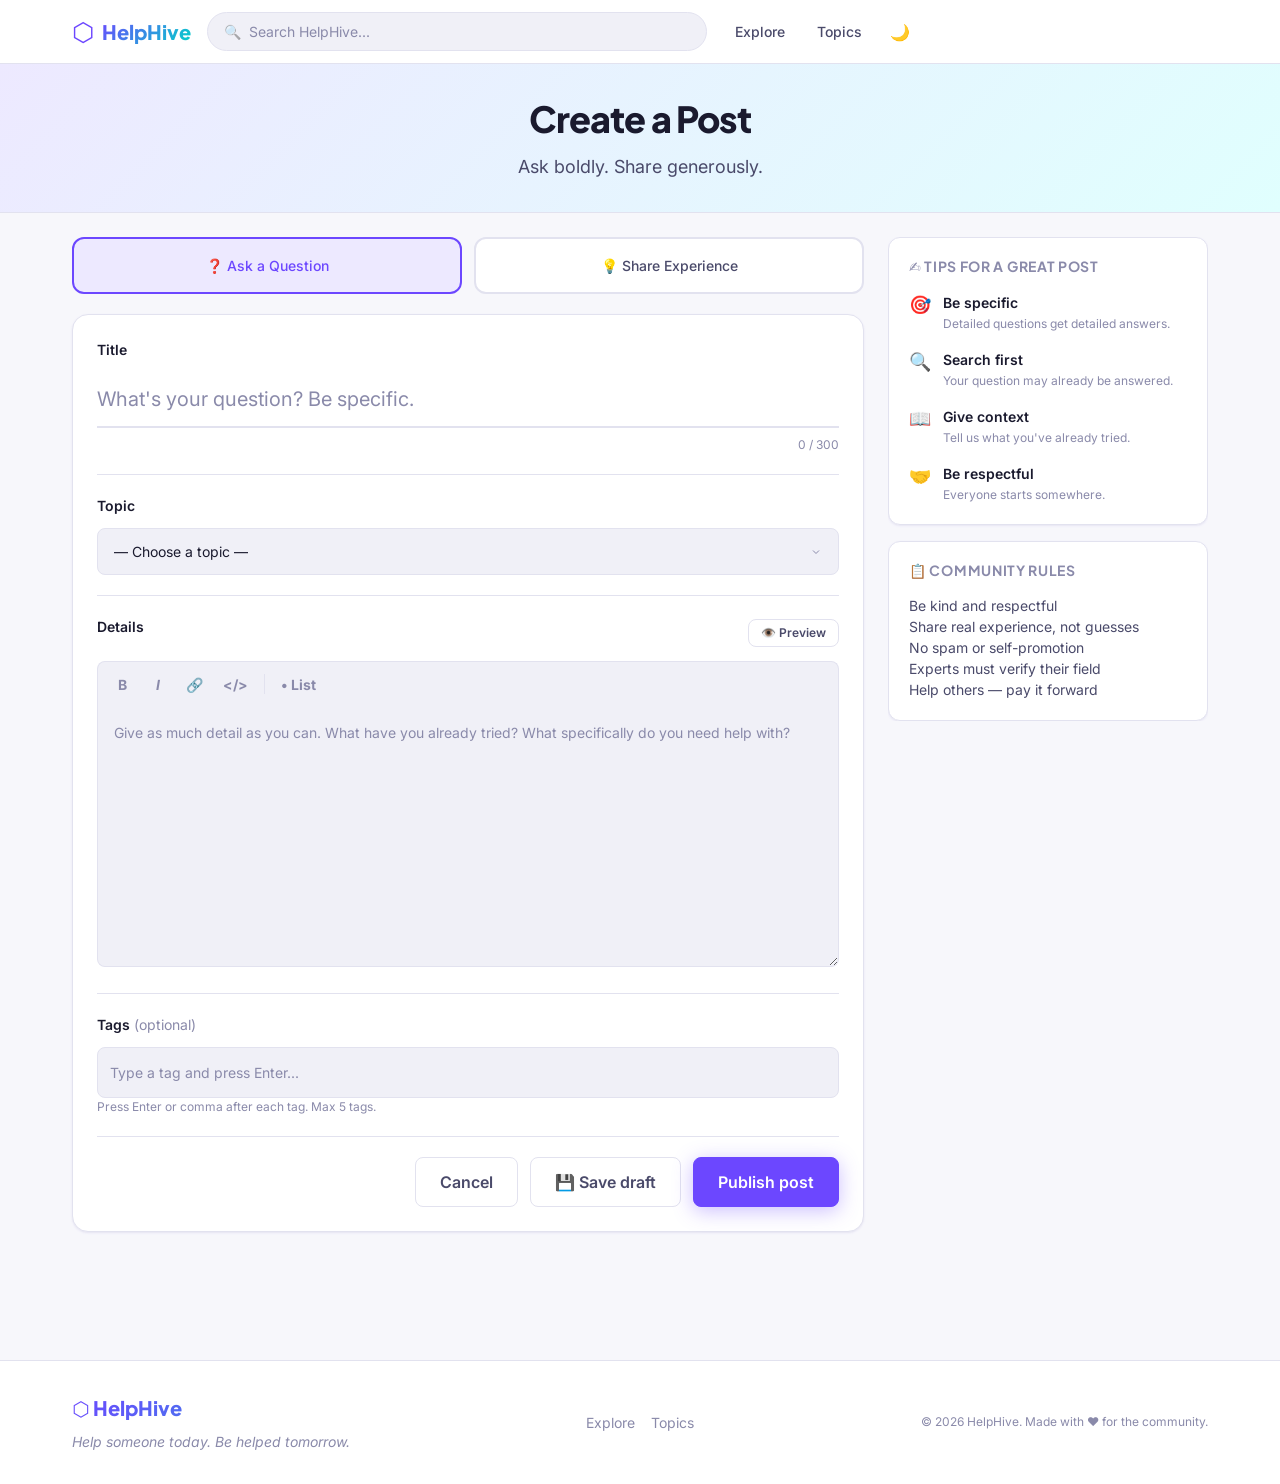
==== commit 351269e8: "Update footer copyright year to 2026" ====
--- a/create-post.html
+++ b/create-post.html
@@ -269,7 +269,7 @@
         <a href="explore.html">Explore</a>
         <a href="topic.html">Topics</a>
       </nav>
-      <p class="footer__copy">© 2025 HelpHive. Made with ❤️ for the community.</p>
+      <p class="footer__copy">© 2026 HelpHive. Made with ❤️ for the community.</p>
     </div>
   </footer>
 
